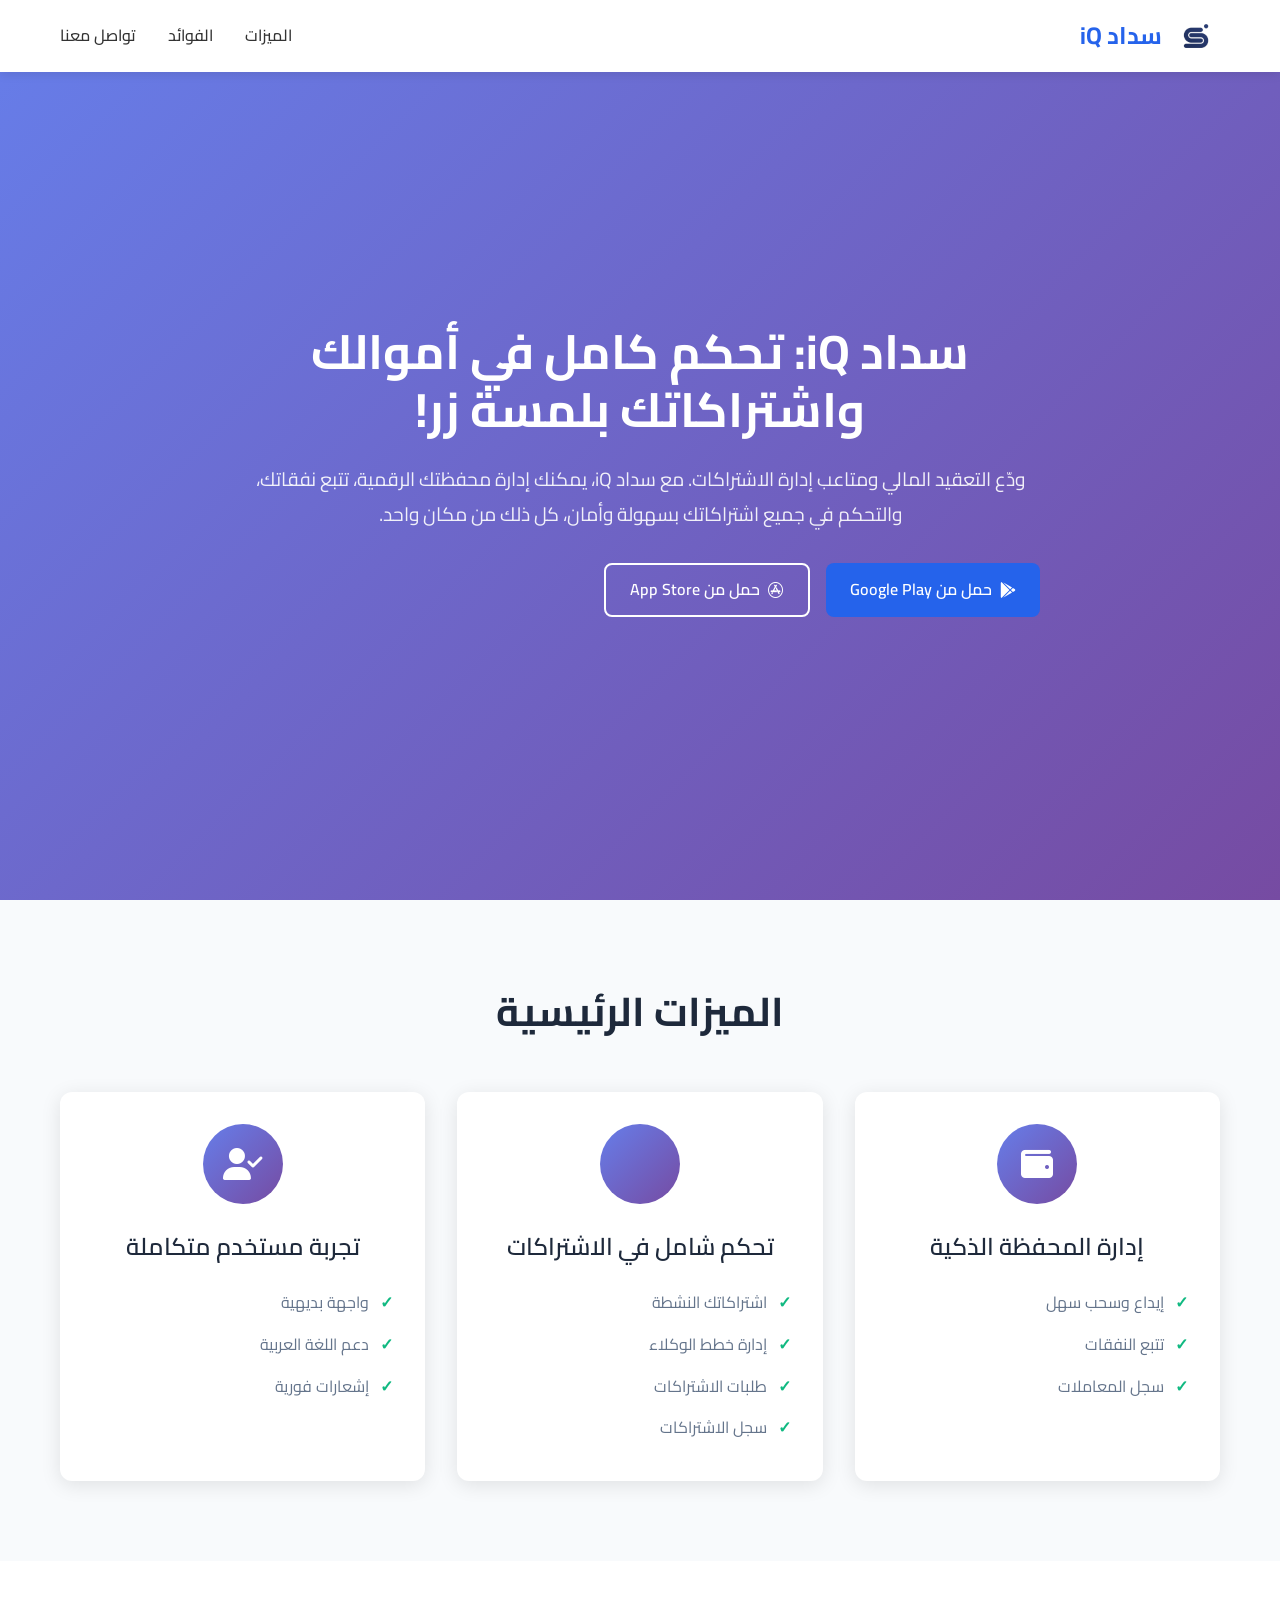
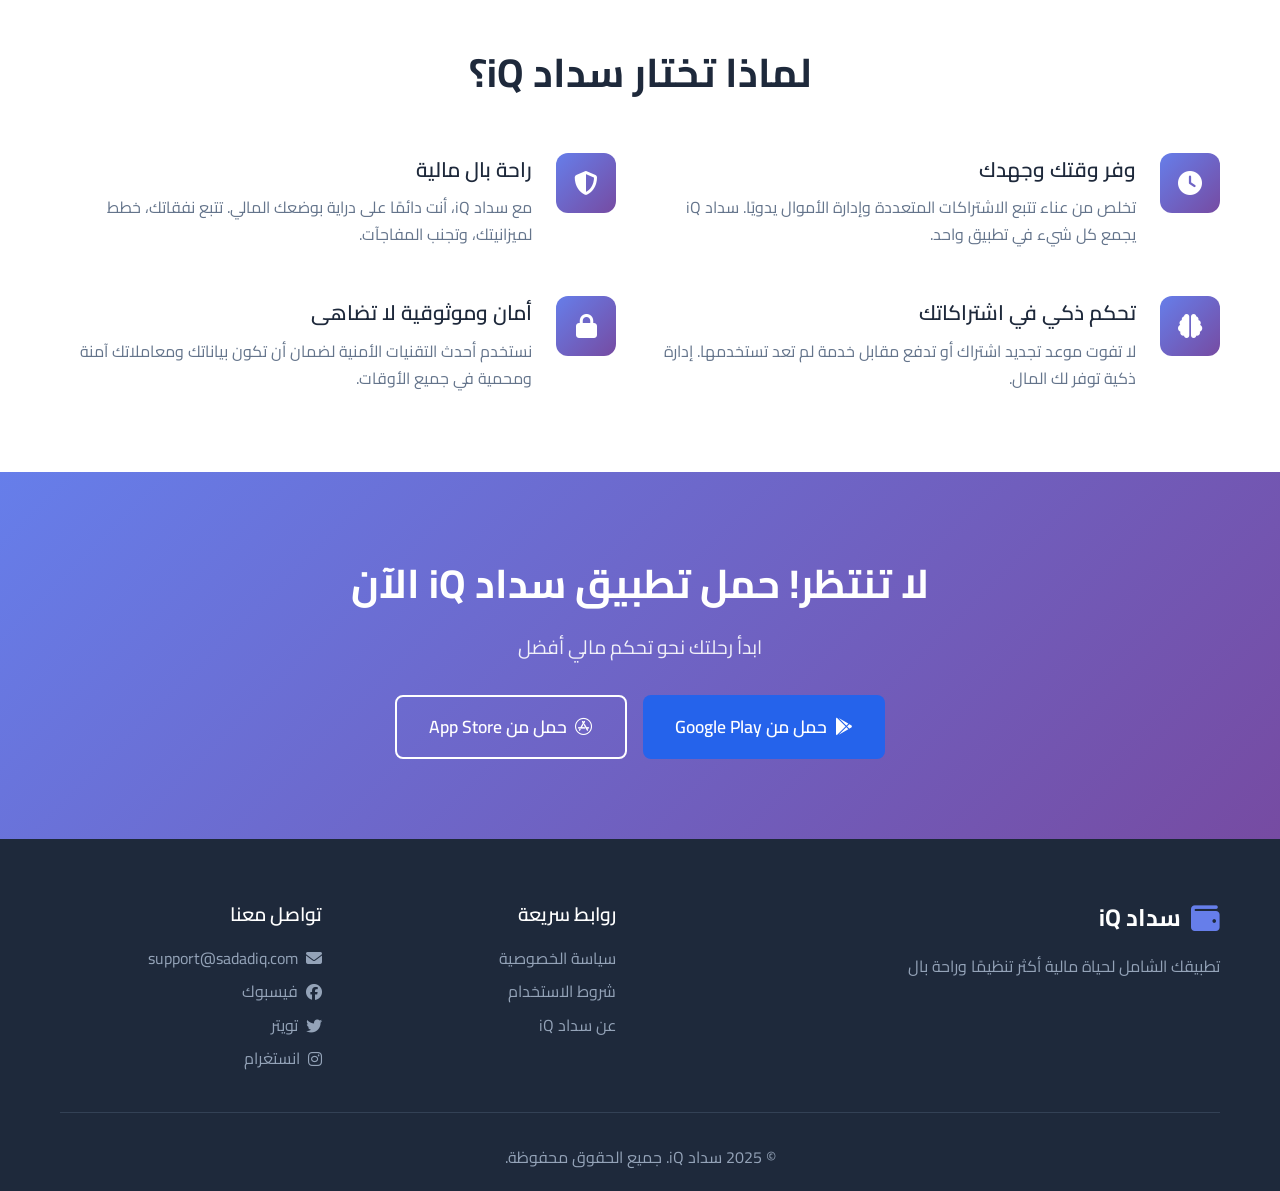
==== sadadiq-landing/index.html @ 40d9565e "Update brand name from 'iq' to 'iQ' across all pages" ====
<!DOCTYPE html>
<html lang="ar" dir="rtl">
<head>
    <meta charset="UTF-8">
    <meta name="viewport" content="width=device-width, initial-scale=1.0">
    <title>سداد iQ - تحكم كامل في أموالك واشتراكاتك</title>
    <meta name="description" content="سداد iQ - تطبيقك الشامل لإدارة المحفظة الرقمية والاشتراكات بسهولة وأمان">
    <meta name="keywords" content="سداد iQ, محفظة رقمية, اشتراكات, إدارة مالية, تطبيق عربي">
    
    <!-- Open Graph Meta Tags -->
    <meta property="og:title" content="سداد iQ - تحكم كامل في أموالك واشتراكاتك">
    <meta property="og:description" content="تطبيقك الشامل لإدارة المحفظة الرقمية والاشتراكات بسهولة وأمان">
    <meta property="og:type" content="website">
    <meta property="og:url" content="https://sadadiq.netlify.app">
    
    <!-- Favicon -->
    <link rel="icon" type="image/x-icon" href="favicon.ico">
    
    <!-- Google Fonts -->
    <link rel="preconnect" href="https://fonts.googleapis.com">
    <link rel="preconnect" href="https://fonts.gstatic.com" crossorigin>
    <link href="https://fonts.googleapis.com/css2?family=Cairo:wght@300;400;600;700&display=swap" rel="stylesheet">
    
    <!-- Font Awesome Icons -->
    <link rel="stylesheet" href="https://cdnjs.cloudflare.com/ajax/libs/font-awesome/6.4.0/css/all.min.css">
    
    <!-- CSS -->
    <link rel="stylesheet" href="styles.css">
</head>
<body>
    <!-- Header -->
    <header class="header">
        <nav class="nav">
            <div class="container">
                <div class="nav-brand">
                    <img src="assets/sadadiq_logo.PNG" alt="سداد iQ" class="logo">
                    <span>سداد iQ</span>
                </div>
                <div class="nav-links">
                    <a href="#features">الميزات</a>
                    <a href="#benefits">الفوائد</a>
                    <a href="#contact">تواصل معنا</a>
                </div>
            </div>
        </nav>
    </header>

    <!-- Hero Section -->
    <section class="hero">
        <div class="container">
            <div class="hero-content">
                <div class="hero-text">
                    <h1 class="hero-title">سداد iQ: تحكم كامل في أموالك واشتراكاتك بلمسة زر!</h1>
                    <p class="hero-subtitle">
                        ودّع التعقيد المالي ومتاعب إدارة الاشتراكات. مع سداد iQ، يمكنك إدارة محفظتك الرقمية، 
                        تتبع نفقاتك، والتحكم في جميع اشتراكاتك بسهولة وأمان، كل ذلك من مكان واحد.
                    </p>
                    <div class="hero-buttons">
                        <a href="#" class="btn btn-primary">
                            <i class="fab fa-google-play"></i>
                            حمل من Google Play
                        </a>
                        <a href="#" class="btn btn-secondary">
                            <i class="fab fa-app-store"></i>
                            حمل من App Store
                        </a>
                    </div>
                </div>
                </div>
            </div>
        </div>
    </section>

    <!-- Features Section -->
    <section id="features" class="features">
        <div class="container">
            <h2 class="section-title">الميزات الرئيسية</h2>
            <div class="features-grid">
                <div class="feature-card">
                    <div class="feature-icon">
                        <i class="fas fa-wallet"></i>
                    </div>
                    <h3>إدارة المحفظة الذكية</h3>
                    <ul>
                        <li>إيداع وسحب سهل</li>
                        <li>تتبع النفقات</li>
                        <li>سجل المعاملات</li>
                    </ul>
                </div>
                
                <div class="feature-card">
                    <div class="feature-icon">
                        <i class="fas fa-subscription"></i>
                    </div>
                    <h3>تحكم شامل في الاشتراكات</h3>
                    <ul>
                        <li>اشتراكاتك النشطة</li>
                        <li>إدارة خطط الوكلاء</li>
                        <li>طلبات الاشتراكات</li>
                        <li>سجل الاشتراكات</li>
                    </ul>
                </div>
                
                <div class="feature-card">
                    <div class="feature-icon">
                        <i class="fas fa-user-check"></i>
                    </div>
                    <h3>تجربة مستخدم متكاملة</h3>
                    <ul>
                        <li>واجهة بديهية</li>
                        <li>دعم اللغة العربية</li>
                        <li>إشعارات فورية</li>
                    </ul>
                </div>
            </div>
        </div>
    </section>

    <!-- Benefits Section -->
    <section id="benefits" class="benefits">
        <div class="container">
            <h2 class="section-title">لماذا تختار سداد iQ؟</h2>
            <div class="benefits-grid">
                <div class="benefit-item">
                    <div class="benefit-icon">
                        <i class="fas fa-clock"></i>
                    </div>
                    <div class="benefit-content">
                        <h3>وفر وقتك وجهدك</h3>
                        <p>تخلص من عناء تتبع الاشتراكات المتعددة وإدارة الأموال يدويًا. سداد iQ يجمع كل شيء في تطبيق واحد.</p>
                    </div>
                </div>
                
                <div class="benefit-item">
                    <div class="benefit-icon">
                        <i class="fas fa-shield-alt"></i>
                    </div>
                    <div class="benefit-content">
                        <h3>راحة بال مالية</h3>
                        <p>مع سداد iQ، أنت دائمًا على دراية بوضعك المالي. تتبع نفقاتك، خطط لميزانيتك، وتجنب المفاجآت.</p>
                    </div>
                </div>
                
                <div class="benefit-item">
                    <div class="benefit-icon">
                        <i class="fas fa-brain"></i>
                    </div>
                    <div class="benefit-content">
                        <h3>تحكم ذكي في اشتراكاتك</h3>
                        <p>لا تفوت موعد تجديد اشتراك أو تدفع مقابل خدمة لم تعد تستخدمها. إدارة ذكية توفر لك المال.</p>
                    </div>
                </div>
                
                <div class="benefit-item">
                    <div class="benefit-icon">
                        <i class="fas fa-lock"></i>
                    </div>
                    <div class="benefit-content">
                        <h3>أمان وموثوقية لا تضاهى</h3>
                        <p>نستخدم أحدث التقنيات الأمنية لضمان أن تكون بياناتك ومعاملاتك آمنة ومحمية في جميع الأوقات.</p>
                    </div>
                </div>
            </div>
        </div>
    </section>

    <!-- CTA Section -->
    <section class="cta">
        <div class="container">
            <div class="cta-content">
                <h2>لا تنتظر! حمل تطبيق سداد iQ الآن</h2>
                <p>ابدأ رحلتك نحو تحكم مالي أفضل</p>
                <div class="cta-buttons">
                    <a href="#" class="btn btn-primary btn-large">
                        <i class="fab fa-google-play"></i>
                        حمل من Google Play
                    </a>
                    <a href="#" class="btn btn-secondary btn-large">
                        <i class="fab fa-app-store"></i>
                        حمل من App Store
                    </a>
                </div>
            </div>
        </div>
    </section>

    <!-- Footer -->
    <footer id="contact" class="footer">
        <div class="container">
            <div class="footer-content">
                <div class="footer-brand">
                    <div class="brand">
                        <i class="fas fa-wallet"></i>
                        <span>سداد iQ</span>
                    </div>
                    <p>تطبيقك الشامل لحياة مالية أكثر تنظيمًا وراحة بال</p>
                </div>
                
                <div class="footer-links">
                    <div class="footer-section">
                        <h4>روابط سريعة</h4>
                        <ul>
                            <li><a href="privacy-policy.html">سياسة الخصوصية</a></li>
                            <li><a href="#terms">شروط الاستخدام</a></li>
                            <li><a href="#about">عن سداد iQ</a></li>
                        </ul>
                    </div>
                    
                    <div class="footer-section">
                        <h4>تواصل معنا</h4>
                        <ul>
                            <li><a href="mailto:support@sadadiq.com"><i class="fas fa-envelope"></i> support@sadadiq.com</a></li>
                            <li><a href="#"><i class="fab fa-facebook"></i> فيسبوك</a></li>
                            <li><a href="#"><i class="fab fa-twitter"></i> تويتر</a></li>
                            <li><a href="#"><i class="fab fa-instagram"></i> انستغرام</a></li>
                        </ul>
                    </div>
                </div>
            </div>
            
            <div class="footer-bottom">
                <p>&copy; 2025 سداد iQ. جميع الحقوق محفوظة.</p>
            </div>
        </div>
    </footer>

    <!-- JavaScript -->
    <script src="script.js"></script>
</body>
</html>
---- sadadiq-landing/styles.css ----
/* Reset and Base Styles */
* {
    margin: 0;
    padding: 0;
    box-sizing: border-box;
}

body {
    font-family: 'Cairo', sans-serif;
    line-height: 1.6;
    color: #333;
    direction: rtl;
    text-align: right;
}

.container {
    max-width: 1200px;
    margin: 0 auto;
    padding: 0 20px;
}

/* Header */
.header {
    background: #fff;
    box-shadow: 0 2px 10px rgba(0,0,0,0.1);
    position: fixed;
    top: 0;
    width: 100%;
    z-index: 1000;
}

.nav {
    padding: 1rem 0;
}

.nav .container {
    display: flex;
    justify-content: space-between;
    align-items: center;
}

.nav-brand {
    display: flex;
    align-items: center;
    font-size: 1.5rem;
    font-weight: 700;
    color: #2563eb;
}

.nav-brand .logo {
    height: 40px;
    width: auto;
    margin-left: 10px;
}

.nav-brand i {
    margin-left: 10px;
    font-size: 1.8rem;
}

.nav-links {
    display: flex;
    gap: 2rem;
}

.nav-links a {
    text-decoration: none;
    color: #333;
    font-weight: 500;
    transition: color 0.3s ease;
}

.nav-links a:hover {
    color: #2563eb;
}

/* Hero Section */
.hero {
    background: linear-gradient(135deg, #667eea 0%, #764ba2 100%);
    color: white;
    padding: 120px 0 80px;
    min-height: 100vh;
    display: flex;
    align-items: center;
}

.hero-content {
    max-width: 800px;
    margin: 0 auto;
    text-align: center;
}

.hero-title {
    font-size: 3rem;
    font-weight: 700;
    margin-bottom: 1.5rem;
    line-height: 1.2;
}

.hero-subtitle {
    font-size: 1.2rem;
    margin-bottom: 2rem;
    opacity: 0.9;
    line-height: 1.8;
}

.hero-buttons {
    display: flex;
    gap: 1rem;
    flex-wrap: wrap;
}

.btn {
    display: inline-flex;
    align-items: center;
    gap: 0.5rem;
    padding: 12px 24px;
    border-radius: 8px;
    text-decoration: none;
    font-weight: 600;
    transition: all 0.3s ease;
    border: none;
    cursor: pointer;
}

.btn-primary {
    background: #2563eb;
    color: white;
}

.btn-primary:hover {
    background: #1d4ed8;
    transform: translateY(-2px);
}

.btn-secondary {
    background: transparent;
    color: white;
    border: 2px solid white;
}

.btn-secondary:hover {
    background: white;
    color: #2563eb;
}

.btn-large {
    padding: 16px 32px;
    font-size: 1.1rem;
}

.phone-mockup {
    display: flex;
    justify-content: center;
    align-items: center;
    height: 400px;
    background: rgba(255,255,255,0.1);
    border-radius: 20px;
    backdrop-filter: blur(10px);
}

.phone-mockup i {
    font-size: 8rem;
    opacity: 0.7;
}

/* Features Section */
.features {
    padding: 80px 0;
    background: #f8fafc;
}

.section-title {
    text-align: center;
    font-size: 2.5rem;
    font-weight: 700;
    margin-bottom: 3rem;
    color: #1e293b;
}

.features-grid {
    display: grid;
    grid-template-columns: repeat(auto-fit, minmax(300px, 1fr));
    gap: 2rem;
}

.feature-card {
    background: white;
    padding: 2rem;
    border-radius: 12px;
    box-shadow: 0 4px 20px rgba(0,0,0,0.1);
    text-align: center;
    transition: transform 0.3s ease;
}

.feature-card:hover {
    transform: translateY(-5px);
}

.feature-icon {
    width: 80px;
    height: 80px;
    background: linear-gradient(135deg, #667eea 0%, #764ba2 100%);
    border-radius: 50%;
    display: flex;
    align-items: center;
    justify-content: center;
    margin: 0 auto 1.5rem;
}

.feature-icon i {
    font-size: 2rem;
    color: white;
}

.feature-card h3 {
    font-size: 1.5rem;
    font-weight: 600;
    margin-bottom: 1rem;
    color: #1e293b;
}

.feature-card ul {
    list-style: none;
    text-align: right;
}

.feature-card li {
    padding: 0.5rem 0;
    color: #64748b;
    position: relative;
    padding-right: 1.5rem;
}

.feature-card li::before {
    content: '✓';
    position: absolute;
    right: 0;
    color: #10b981;
    font-weight: bold;
}

/* Benefits Section */
.benefits {
    padding: 80px 0;
    background: white;
}

.benefits-grid {
    display: grid;
    grid-template-columns: repeat(auto-fit, minmax(500px, 1fr));
    gap: 3rem;
}

.benefit-item {
    display: flex;
    gap: 1.5rem;
    align-items: flex-start;
}

.benefit-icon {
    width: 60px;
    height: 60px;
    background: linear-gradient(135deg, #667eea 0%, #764ba2 100%);
    border-radius: 12px;
    display: flex;
    align-items: center;
    justify-content: center;
    flex-shrink: 0;
}

.benefit-icon i {
    font-size: 1.5rem;
    color: white;
}

.benefit-content h3 {
    font-size: 1.3rem;
    font-weight: 600;
    margin-bottom: 0.5rem;
    color: #1e293b;
}

.benefit-content p {
    color: #64748b;
    line-height: 1.7;
}

/* CTA Section */
.cta {
    background: linear-gradient(135deg, #667eea 0%, #764ba2 100%);
    color: white;
    padding: 80px 0;
    text-align: center;
}

.cta-content h2 {
    font-size: 2.5rem;
    font-weight: 700;
    margin-bottom: 1rem;
}

.cta-content p {
    font-size: 1.2rem;
    margin-bottom: 2rem;
    opacity: 0.9;
}

.cta-buttons {
    display: flex;
    gap: 1rem;
    justify-content: center;
    flex-wrap: wrap;
}

/* Footer */
.footer {
    background: #1e293b;
    color: white;
    padding: 60px 0 20px;
}

.footer-content {
    display: grid;
    grid-template-columns: 1fr 1fr;
    gap: 3rem;
    margin-bottom: 2rem;
}

.footer-brand .brand {
    display: flex;
    align-items: center;
    font-size: 1.5rem;
    font-weight: 700;
    margin-bottom: 1rem;
}

.footer-brand .brand i {
    margin-left: 10px;
    font-size: 1.8rem;
    color: #667eea;
}

.footer-brand p {
    color: #94a3b8;
    line-height: 1.7;
}

.footer-links {
    display: grid;
    grid-template-columns: 1fr 1fr;
    gap: 2rem;
}

.footer-section h4 {
    font-size: 1.2rem;
    font-weight: 600;
    margin-bottom: 1rem;
}

.footer-section ul {
    list-style: none;
}

.footer-section li {
    margin-bottom: 0.5rem;
}

.footer-section a {
    color: #94a3b8;
    text-decoration: none;
    transition: color 0.3s ease;
    display: flex;
    align-items: center;
    gap: 0.5rem;
}

.footer-section a:hover {
    color: white;
}

.footer-bottom {
    border-top: 1px solid #334155;
    padding-top: 2rem;
    text-align: center;
    color: #94a3b8;
}

/* Responsive Design */
@media (max-width: 768px) {
    .nav-links {
        display: none;
    }
    
    .hero-content {
        padding: 0 20px;
    }
    
    .hero-title {
        font-size: 2rem;
    }
    
    .hero-buttons {
        justify-content: center;
    }
    
    .features-grid {
        grid-template-columns: 1fr;
    }
    
    .benefits-grid {
        grid-template-columns: 1fr;
    }
    
    .benefit-item {
        text-align: center;
        flex-direction: column;
        align-items: center;
    }
    
    .footer-content {
        grid-template-columns: 1fr;
        text-align: center;
    }
    
    .footer-links {
        grid-template-columns: 1fr;
    }
    
    .cta-buttons {
        flex-direction: column;
        align-items: center;
    }
    
    .btn {
        width: 100%;
        max-width: 300px;
        justify-content: center;
    }
}

@media (max-width: 480px) {
    .container {
        padding: 0 15px;
    }
    
    .hero {
        padding: 100px 0 60px;
    }
    
    .hero-title {
        font-size: 1.8rem;
    }
    
    .section-title {
        font-size: 2rem;
    }
    
    .features,
    .benefits,
    .cta {
        padding: 60px 0;
    }
}

/* Animations */
@keyframes fadeInUp {
    from {
        opacity: 0;
        transform: translateY(30px);
    }
    to {
        opacity: 1;
        transform: translateY(0);
    }
}

.feature-card,
.benefit-item {
    animation: fadeInUp 0.6s ease-out;
}

/* Smooth Scrolling */
html {
    scroll-behavior: smooth;
}
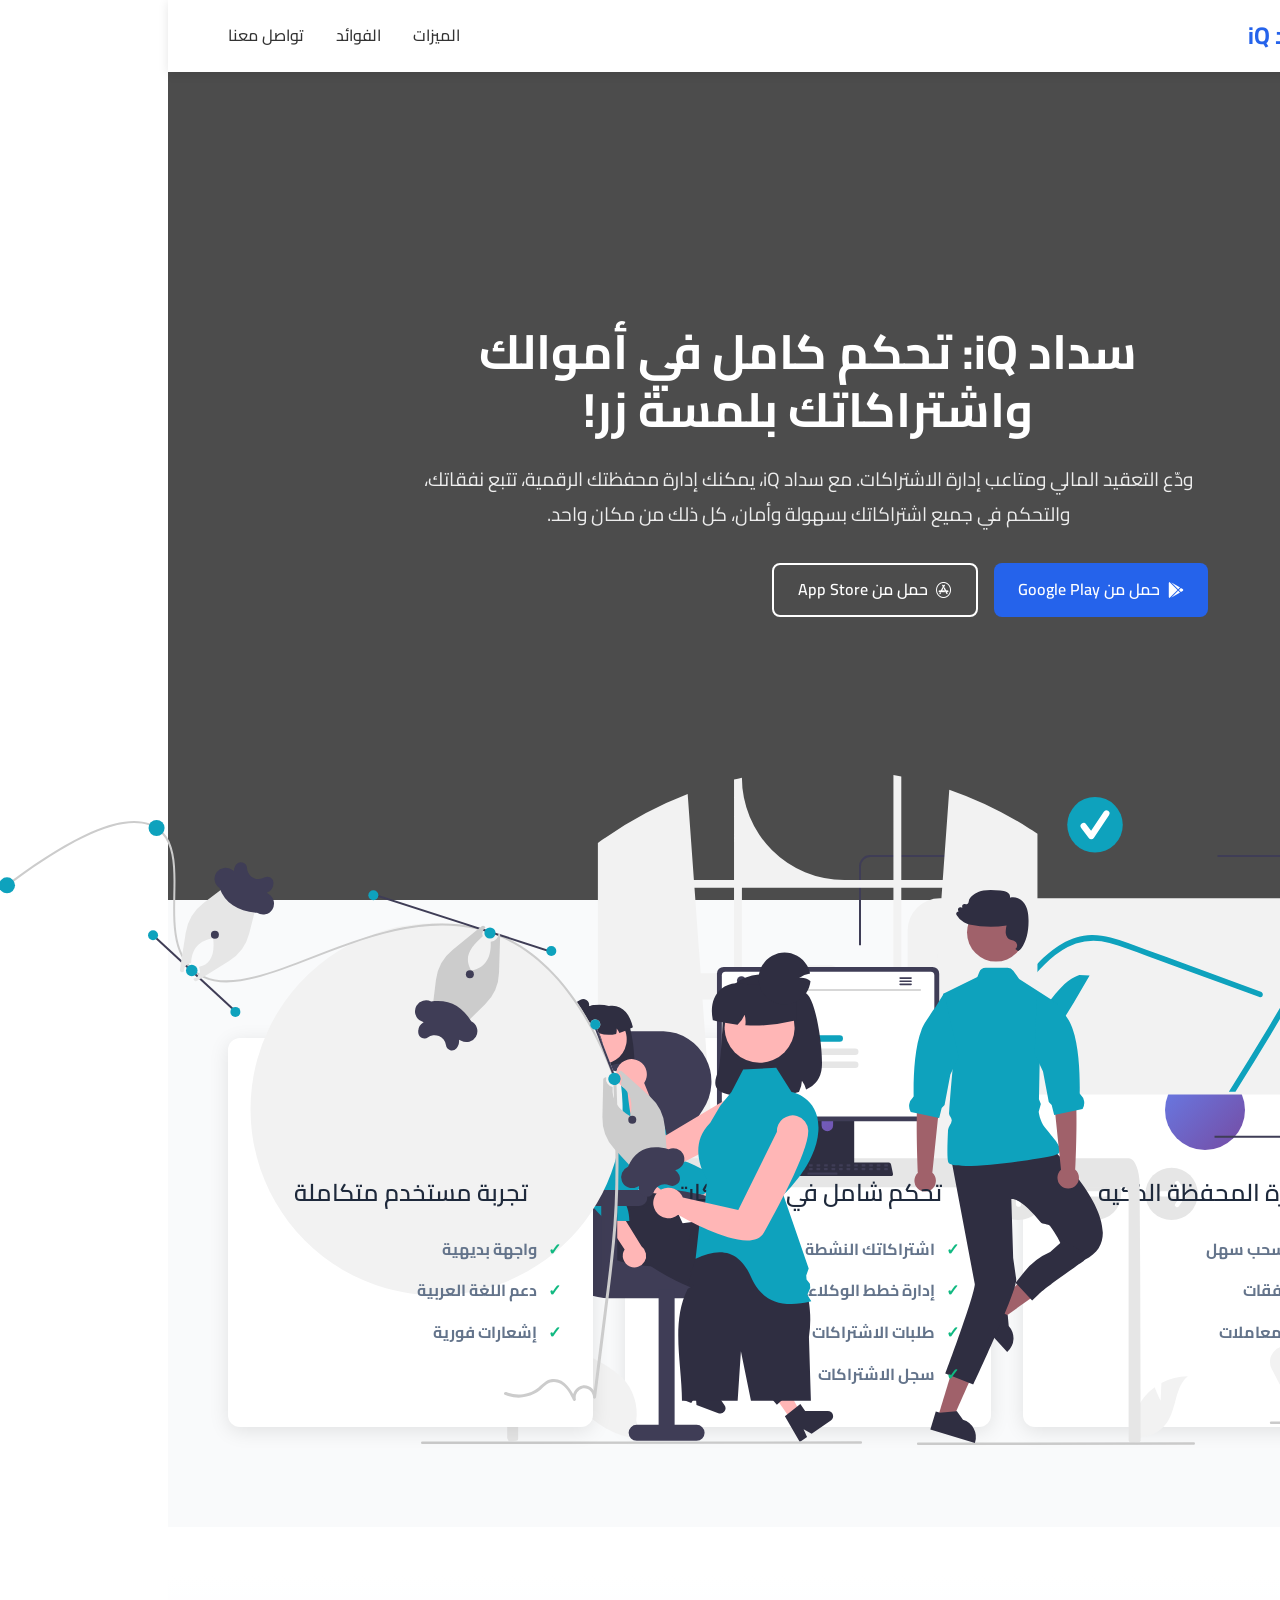
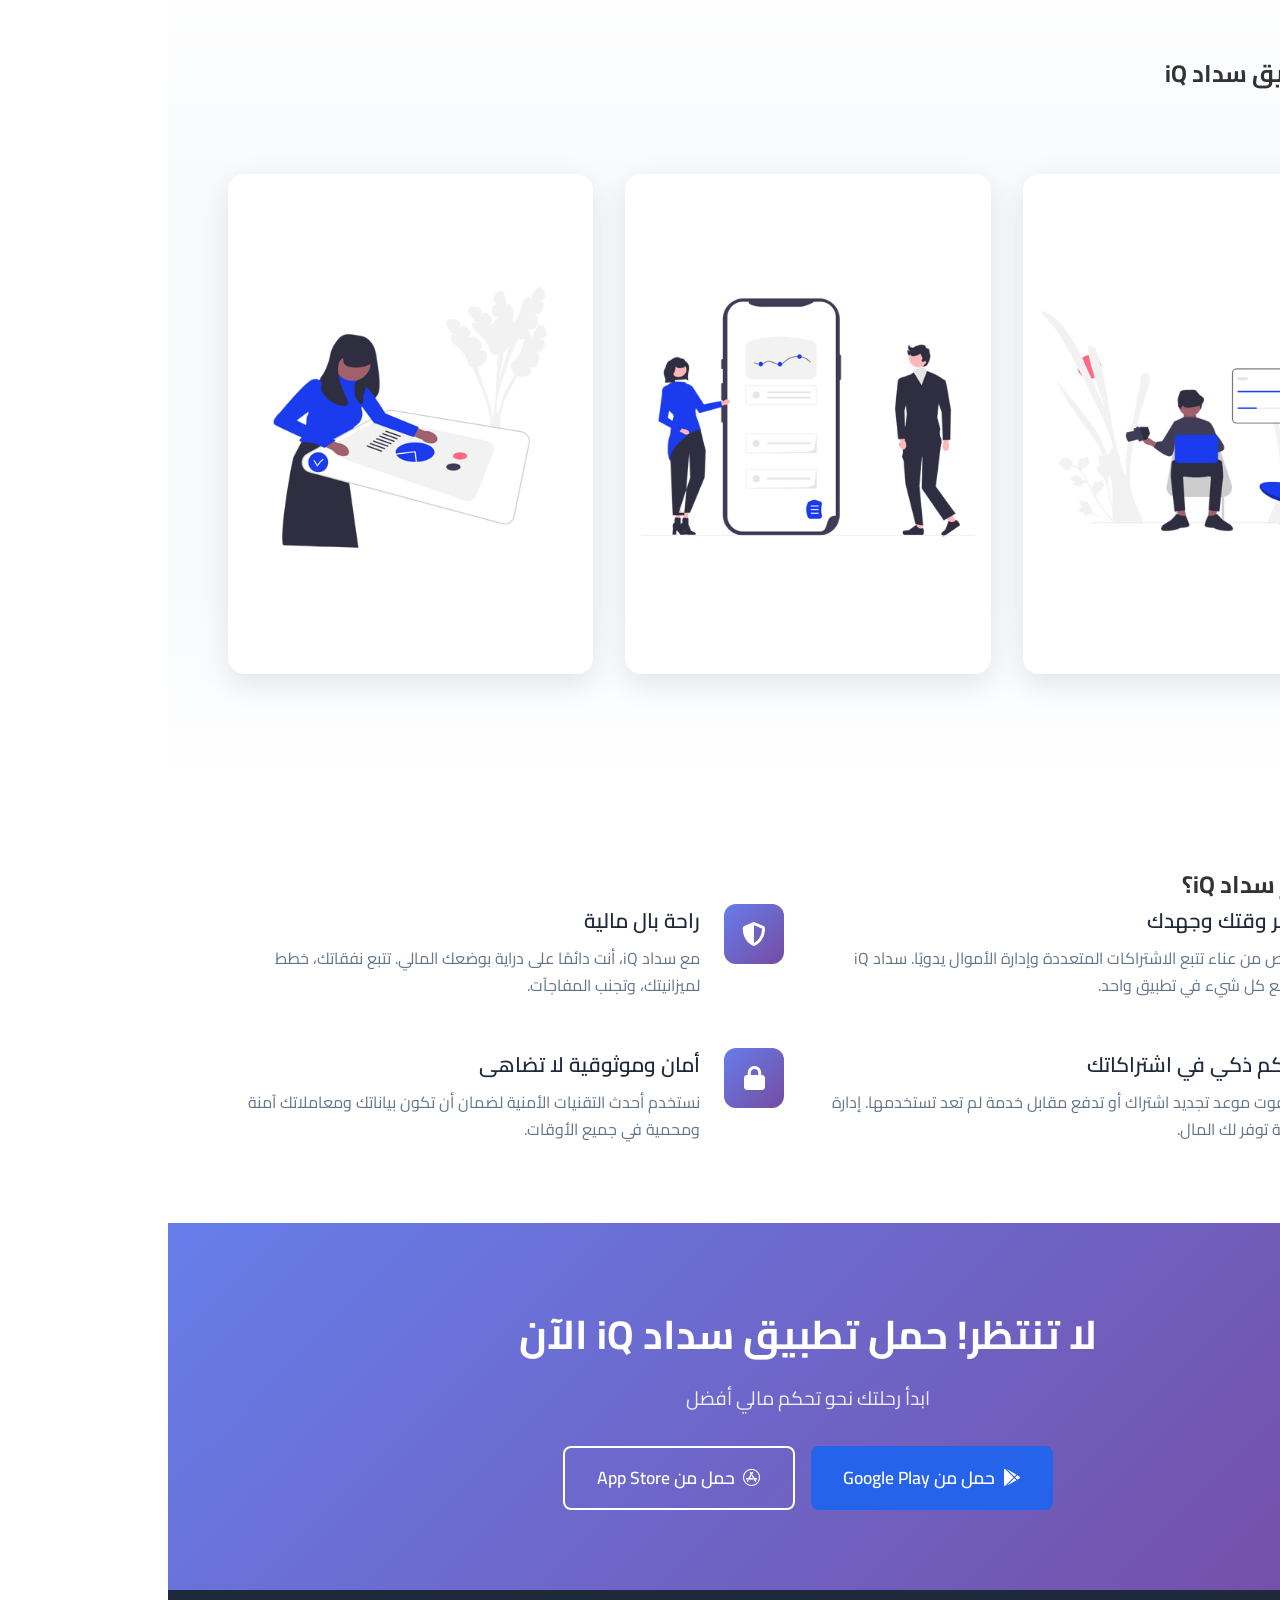
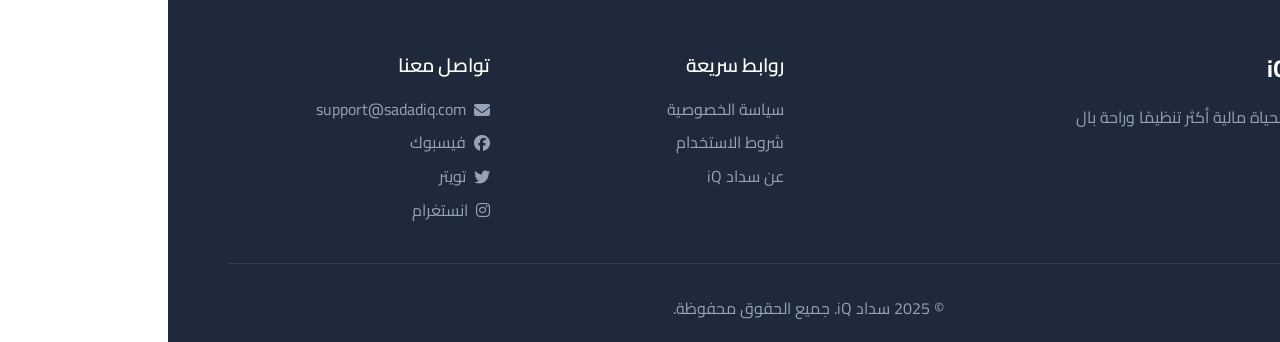
==== commit 762e64f9: "Enhance website with professional image gallery and visual improvements" ====
--- a/sadadiq-landing/index.html
+++ b/sadadiq-landing/index.html
@@ -78,7 +78,7 @@
             <div class="features-grid">
                 <div class="feature-card">
                     <div class="feature-icon">
-                        <i class="fas fa-wallet"></i>
+                        <img src="assets/img/features-1.svg" alt="إدارة المحفظة" class="feature-svg">
                     </div>
                     <h3>إدارة المحفظة الذكية</h3>
                     <ul>
@@ -90,7 +90,7 @@
                 
                 <div class="feature-card">
                     <div class="feature-icon">
-                        <i class="fas fa-subscription"></i>
+                        <img src="assets/img/features-2.svg" alt="إدارة الاشتراكات" class="feature-svg">
                     </div>
                     <h3>تحكم شامل في الاشتراكات</h3>
                     <ul>
@@ -103,7 +103,7 @@
                 
                 <div class="feature-card">
                     <div class="feature-icon">
-                        <i class="fas fa-user-check"></i>
+                        <img src="assets/img/features-3.svg" alt="تجربة مستخدم" class="feature-svg">
                     </div>
                     <h3>تجربة مستخدم متكاملة</h3>
                     <ul>
@@ -111,6 +111,24 @@
                         <li>دعم اللغة العربية</li>
                         <li>إشعارات فورية</li>
                     </ul>
+                </div>
+            </div>
+        </div>
+    </section>
+
+    <!-- App Gallery Section -->
+    <section class="gallery">
+        <div class="container">
+            <h2 class="section-title">تصفح تطبيق سداد iQ</h2>
+            <div class="gallery-grid">
+                <div class="gallery-item">
+                    <img src="assets/img/cards-2.png" alt="واجهة التطبيق 1">
+                </div>
+                <div class="gallery-item">
+                    <img src="assets/img/cards-4.png" alt="واجهة التطبيق 2">
+                </div>
+                <div class="gallery-item">
+                    <img src="assets/img/cards-6.png" alt="واجهة التطبيق 3">
                 </div>
             </div>
         </div>
--- a/sadadiq-landing/styles.css
+++ b/sadadiq-landing/styles.css
@@ -76,12 +76,14 @@
 
 /* Hero Section */
 .hero {
-    background: linear-gradient(135deg, #667eea 0%, #764ba2 100%);
+    background: linear-gradient(rgba(0, 0, 0, 0.7), rgba(0, 0, 0, 0.7)), 
+                url('../assets/img/hero-bg.jpg') center/cover no-repeat;
     color: white;
     padding: 120px 0 80px;
     min-height: 100vh;
     display: flex;
     align-items: center;
+    position: relative;
 }
 
 .hero-content {
@@ -166,13 +168,8 @@
 
 /* Features Section */
 .features {
-    padding: 80px 0;
-    background: #f8fafc;
-}
-
-.section-title {
-    text-align: center;
-    font-size: 2.5rem;
+    padding: 100px 0;
+    background-color: #f9fafb;
     font-weight: 700;
     margin-bottom: 3rem;
     color: #1e293b;
@@ -439,6 +436,26 @@
     }
 }
 
+/* Responsive Gallery */
+@media (max-width: 1024px) {
+    .gallery-item {
+        min-height: 400px;
+    }
+}
+
+@media (max-width: 768px) {
+    .gallery-grid {
+        grid-template-columns: 1fr;
+        max-width: 500px;
+        margin-left: auto;
+        margin-right: auto;
+    }
+    
+    .gallery-item {
+        min-height: 350px;
+    }
+}
+
 @media (max-width: 480px) {
     .container {
         padding: 0 15px;
@@ -461,6 +478,79 @@
     .cta {
         padding: 60px 0;
     }
+}
+
+/* Gallery Section */
+.gallery {
+    padding: 5rem 0;
+    background: #f8fafc;
+    position: relative;
+    overflow: hidden;
+}
+
+.gallery::before {
+    content: '';
+    position: absolute;
+    top: 0;
+    left: 0;
+    right: 0;
+    height: 200px;
+    background: linear-gradient(to bottom, #fff, rgba(255,255,255,0));
+    z-index: 1;
+}
+
+.gallery::after {
+    content: '';
+    position: absolute;
+    bottom: 0;
+    left: 0;
+    right: 0;
+    height: 200px;
+    background: linear-gradient(to top, #fff, rgba(255,255,255,0));
+    z-index: 1;
+}
+
+.gallery .container {
+    position: relative;
+    z-index: 2;
+}
+
+.gallery-grid {
+    display: grid;
+    grid-template-columns: repeat(auto-fit, minmax(280px, 1fr));
+    gap: 2rem;
+    margin-top: 3rem;
+    padding: 2rem 0;
+}
+
+.gallery-item {
+    border-radius: 16px;
+    overflow: hidden;
+    box-shadow: 0 10px 30px rgba(0, 0, 0, 0.1);
+    transition: transform 0.3s ease, box-shadow 0.3s ease;
+    background: white;
+    padding: 1rem;
+    display: flex;
+    align-items: center;
+    justify-content: center;
+    min-height: 500px;
+}
+
+.gallery-item:hover {
+    transform: translateY(-10px);
+    box-shadow: 0 15px 40px rgba(0, 0, 0, 0.15);
+}
+
+.gallery-item img {
+    width: 100%;
+    height: 100%;
+    object-fit: contain;
+    border-radius: 8px;
+    transition: transform 0.3s ease;
+}
+
+.gallery-item:hover img {
+    transform: scale(1.03);
 }
 
 /* Animations */
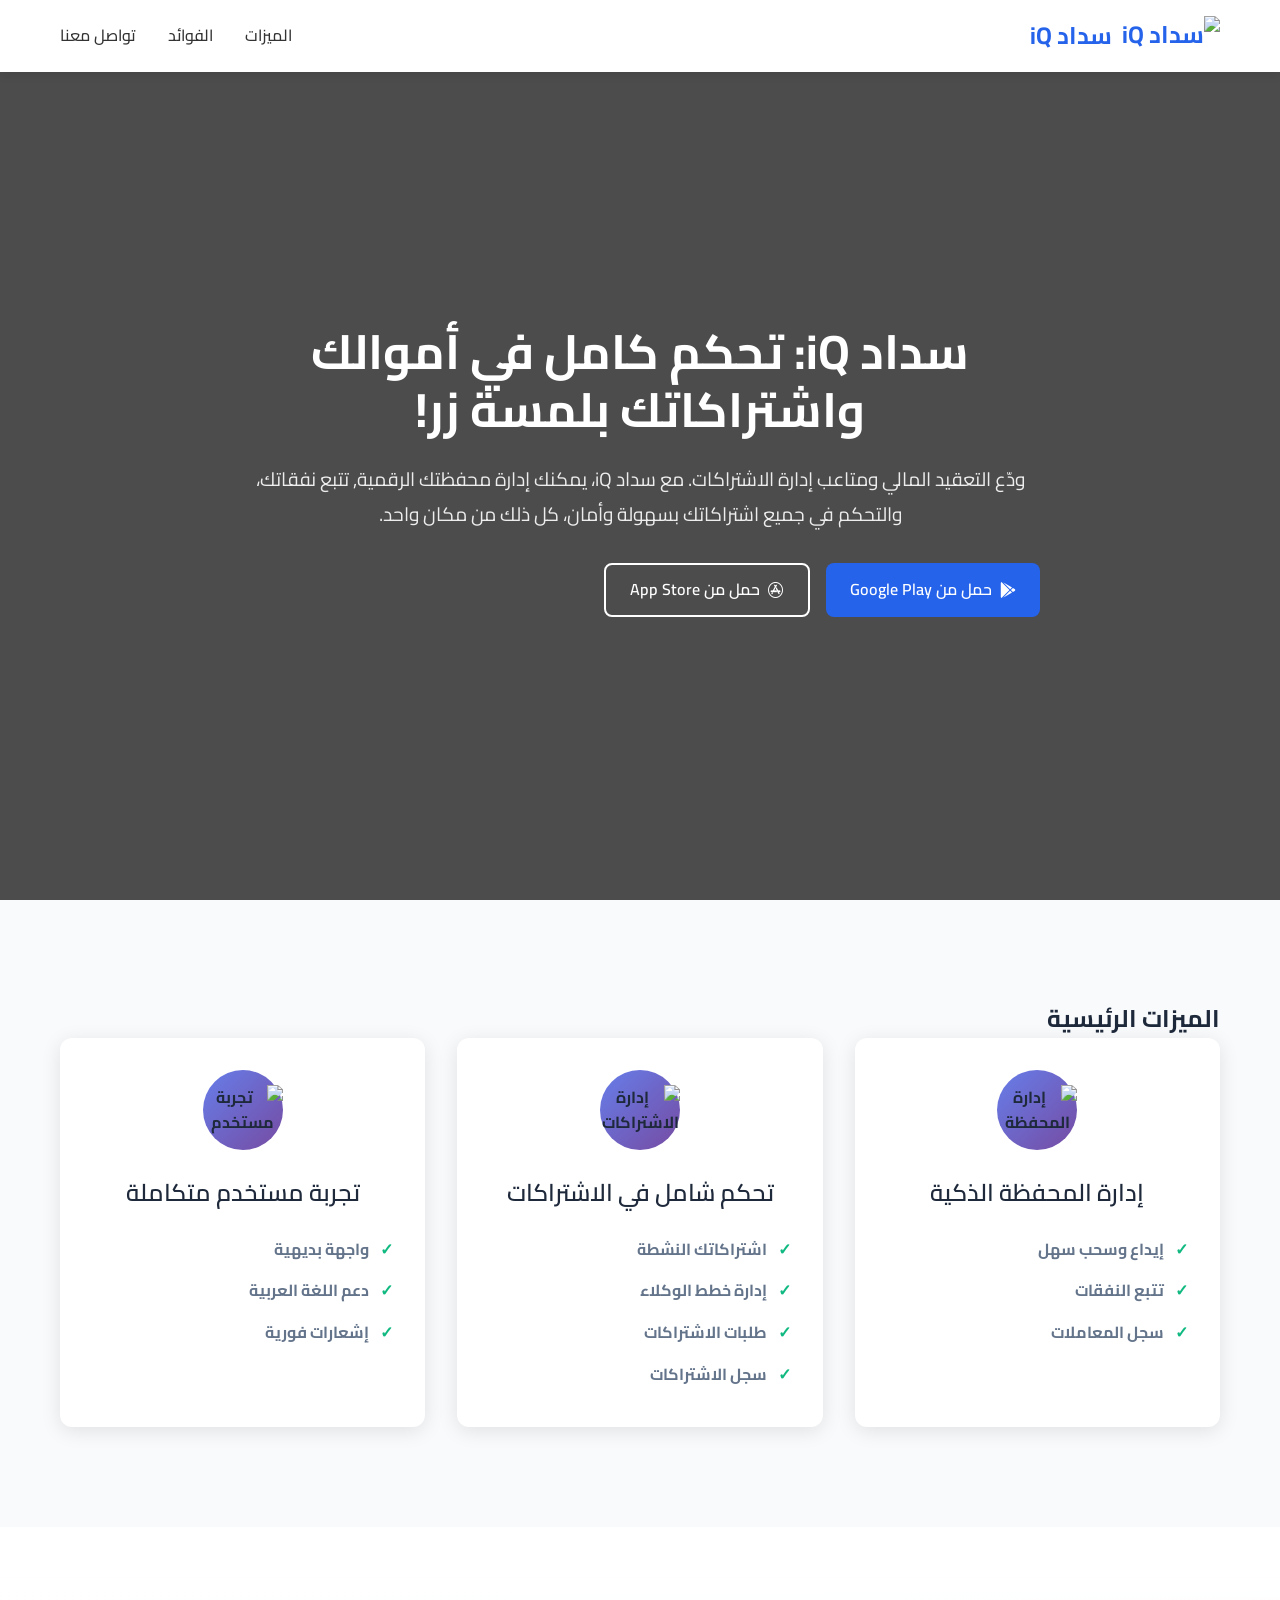
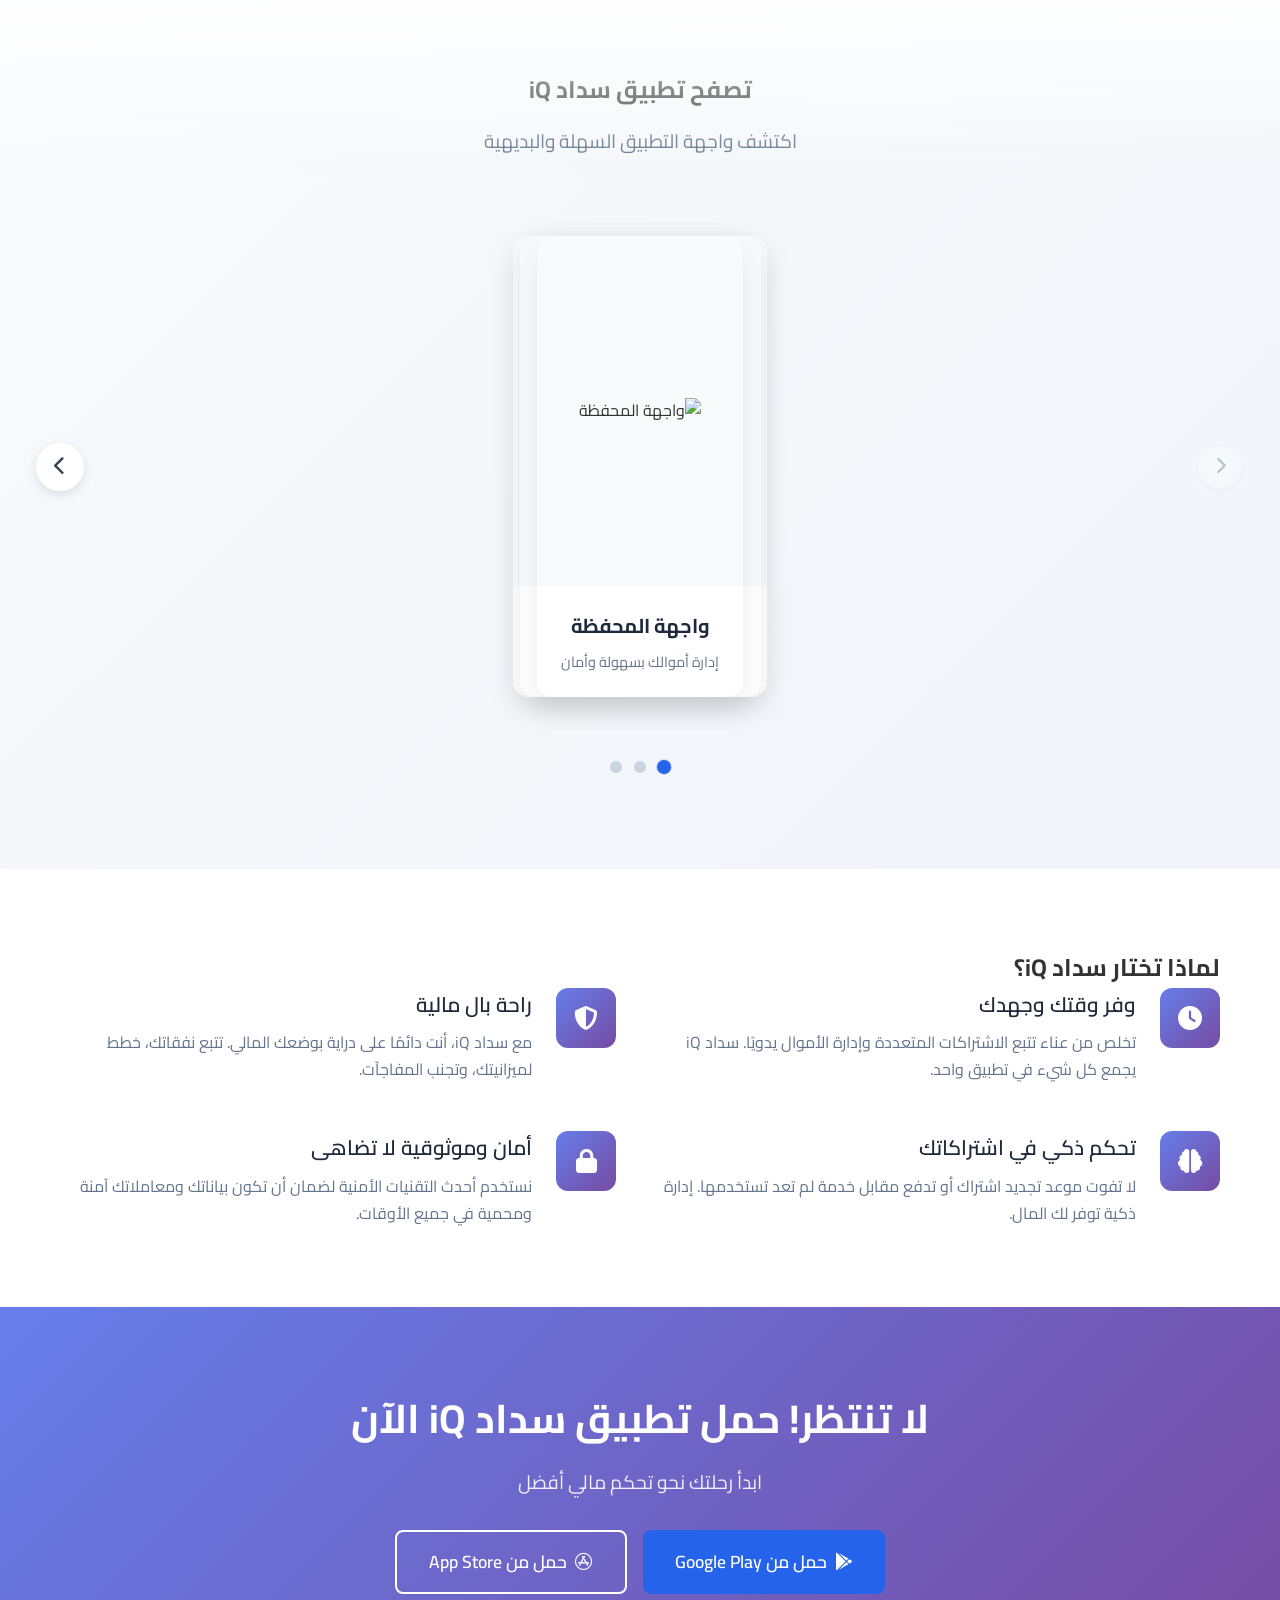
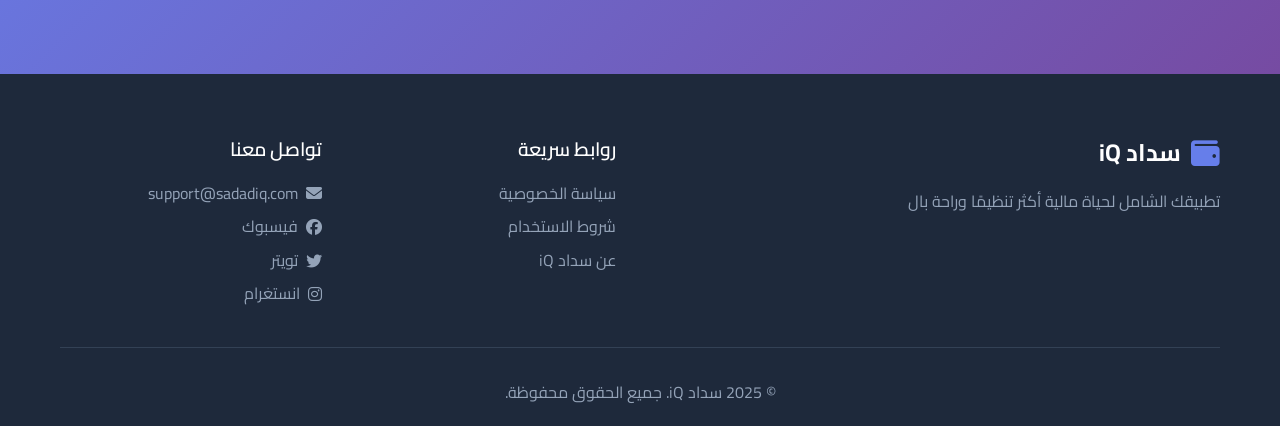
==== commit 574d160a: "تحسين معرض الصور وإصلاح مسارات الصور" ====
--- a/sadadiq-landing/index.html
+++ b/sadadiq-landing/index.html
@@ -33,7 +33,7 @@
         <nav class="nav">
             <div class="container">
                 <div class="nav-brand">
-                    <img src="assets/sadadiq_logo.PNG" alt="سداد iQ" class="logo">
+                    <img src="assets/logo/sadadiq_logo.PNG" alt="سداد iQ" class="logo">
                     <span>سداد iQ</span>
                 </div>
                 <div class="nav-links">
@@ -52,7 +52,7 @@
                 <div class="hero-text">
                     <h1 class="hero-title">سداد iQ: تحكم كامل في أموالك واشتراكاتك بلمسة زر!</h1>
                     <p class="hero-subtitle">
-                        ودّع التعقيد المالي ومتاعب إدارة الاشتراكات. مع سداد iQ، يمكنك إدارة محفظتك الرقمية، 
+                        ودّع التعقيد المالي ومتاعب إدارة الاشتراكات. مع سداد iQ، يمكنك إدارة محفظتك الرقمية, 
                         تتبع نفقاتك، والتحكم في جميع اشتراكاتك بسهولة وأمان، كل ذلك من مكان واحد.
                     </p>
                     <div class="hero-buttons">
@@ -78,7 +78,7 @@
             <div class="features-grid">
                 <div class="feature-card">
                     <div class="feature-icon">
-                        <img src="assets/img/features-1.svg" alt="إدارة المحفظة" class="feature-svg">
+                        <img src="assets/icons/features-1.svg" alt="إدارة المحفظة" class="feature-svg">
                     </div>
                     <h3>إدارة المحفظة الذكية</h3>
                     <ul>
@@ -90,7 +90,7 @@
                 
                 <div class="feature-card">
                     <div class="feature-icon">
-                        <img src="assets/img/features-2.svg" alt="إدارة الاشتراكات" class="feature-svg">
+                        <img src="assets/icons/features-2.svg" alt="إدارة الاشتراكات" class="feature-svg">
                     </div>
                     <h3>تحكم شامل في الاشتراكات</h3>
                     <ul>
@@ -103,7 +103,7 @@
                 
                 <div class="feature-card">
                     <div class="feature-icon">
-                        <img src="assets/img/features-3.svg" alt="تجربة مستخدم" class="feature-svg">
+                        <img src="assets/icons/features-3.svg" alt="تجربة مستخدم" class="feature-svg">
                     </div>
                     <h3>تجربة مستخدم متكاملة</h3>
                     <ul>
@@ -117,19 +117,61 @@
     </section>
 
     <!-- App Gallery Section -->
-    <section class="gallery">
-        <div class="container">
-            <h2 class="section-title">تصفح تطبيق سداد iQ</h2>
-            <div class="gallery-grid">
-                <div class="gallery-item">
-                    <img src="assets/img/cards-2.png" alt="واجهة التطبيق 1">
-                </div>
-                <div class="gallery-item">
-                    <img src="assets/img/cards-4.png" alt="واجهة التطبيق 2">
-                </div>
-                <div class="gallery-item">
-                    <img src="assets/img/cards-6.png" alt="واجهة التطبيق 3">
-                </div>
+    <section class="gallery-section">
+        <div class="container">
+            <div class="section-header">
+                <h2 class="section-title">تصفح تطبيق سداد iQ</h2>
+                <p class="section-subtitle">اكتشف واجهة التطبيق السهلة والبديهية</p>
+            </div>
+            
+            <div class="gallery-container">
+                <div class="gallery-track">
+                    <div class="gallery-slide">
+                        <div class="gallery-card">
+                            <div class="card-img">
+                                <img src="assets/screenshots/cards-2.png" alt="واجهة المحفظة">
+                            </div>
+                            <div class="card-overlay">
+                                <h3>واجهة المحفظة</h3>
+                                <p>إدارة أموالك بسهولة وأمان</p>
+                            </div>
+                        </div>
+                    </div>
+                    <div class="gallery-slide">
+                        <div class="gallery-card">
+                            <div class="card-img">
+                                <img src="assets/screenshots/cards-4.png" alt="إدارة الاشتراكات">
+                            </div>
+                            <div class="card-overlay">
+                                <h3>إدارة الاشتراكات</h3>
+                                <p>تتبع ودفع اشتراكاتك من مكان واحد</p>
+                            </div>
+                        </div>
+                    </div>
+                    <div class="gallery-slide">
+                        <div class="gallery-card">
+                            <div class="card-img">
+                                <img src="assets/screenshots/cards-6.png" alt="المعاملات">
+                            </div>
+                            <div class="card-overlay">
+                                <h3>سجل المعاملات</h3>
+                                <p>تتبع معاملاتك المالية بكل سهولة</p>
+                            </div>
+                        </div>
+                    </div>
+                </div>
+                <button class="gallery-nav prev" aria-label="السابق">
+                    <i class="fas fa-chevron-right"></i>
+                </button>
+                <button class="gallery-nav next" aria-label="التالي">
+                    <i class="fas fa-chevron-left"></i>
+                </button>
+            </div>
+            
+            <div class="gallery-dots">
+                <button class="dot active" aria-label="الشريحة 1"></button>
+                <button class="dot" aria-label="الشريحة 2"></button>
+                <button class="dot" aria-label="الشريحة 3"></button>
             </div>
         </div>
     </section>
@@ -246,4 +288,3 @@
     <script src="script.js"></script>
 </body>
 </html>
-
--- a/sadadiq-landing/styles.css
+++ b/sadadiq-landing/styles.css
@@ -481,14 +481,262 @@
 }
 
 /* Gallery Section */
-.gallery {
-    padding: 5rem 0;
-    background: #f8fafc;
+.gallery-section {
+    padding: 6rem 0;
+    background: linear-gradient(135deg, #f8fafc 0%, #f1f5f9 100%);
     position: relative;
     overflow: hidden;
 }
 
-.gallery::before {
+.gallery-section .section-header {
+    text-align: center;
+    margin-bottom: 3rem;
+}
+
+.gallery-section .section-subtitle {
+    color: #64748b;
+    font-size: 1.2rem;
+    margin-top: 1rem;
+}
+
+.gallery-container {
+    position: relative;
+    max-width: 1200px;
+    margin: 0 auto;
+    padding: 0 2rem;
+}
+
+.gallery-track {
+    display: flex;
+    gap: 2rem;
+    transition: transform 0.5s ease;
+    padding: 1rem 0;
+    width: 100%;
+    overflow: hidden;
+}
+
+.gallery-slide {
+    flex: 0 0 100%;
+    transition: all 0.5s ease-in-out;
+    padding: 1rem;
+    box-sizing: border-box;
+    opacity: 0;
+    position: absolute;
+    left: 0;
+    right: 0;
+    transform: translateX(100%);
+    display: flex;
+    justify-content: center;
+}
+
+.gallery-slide.active {
+    opacity: 1;
+    position: relative;
+    transform: translateX(0);
+    display: flex;
+}
+
+.gallery-slide.prev {
+    transform: translateX(-100%);
+    opacity: 0;
+}
+
+.gallery-slide.next {
+    transform: translateX(100%);
+    opacity: 0;
+}
+
+.gallery-card {
+    background: white;
+    border-radius: 16px;
+    overflow: hidden;
+    box-shadow: 0 10px 30px rgba(0, 0, 0, 0.08);
+    transition: transform 0.3s ease, box-shadow 0.3s ease;
+    height: 100%;
+    position: relative;
+    max-width: 400px;
+    margin: 0 auto;
+}
+
+.gallery-card:hover {
+    transform: translateY(-10px);
+    box-shadow: 0 15px 40px rgba(0, 0, 0, 0.12);
+}
+
+.card-img {
+    padding: 2rem;
+    background: #f8fafc;
+    text-align: center;
+    height: 350px;
+    display: flex;
+    align-items: center;
+    justify-content: center;
+}
+
+.card-img img {
+    max-width: 100%;
+    max-height: 100%;
+    object-fit: contain;
+    border-radius: 8px;
+}
+
+.card-overlay {
+    padding: 1.5rem;
+    background: white;
+    text-align: center;
+}
+
+.card-overlay h3 {
+    color: #1e293b;
+    margin-bottom: 0.5rem;
+    font-size: 1.25rem;
+}
+
+.card-overlay p {
+    color: #64748b;
+    font-size: 0.9rem;
+    margin: 0;
+}
+
+.gallery-nav {
+    position: absolute;
+    top: 50%;
+    transform: translateY(-50%);
+    width: 48px;
+    height: 48px;
+    border-radius: 50%;
+    background: white;
+    border: none;
+    box-shadow: 0 4px 12px rgba(0, 0, 0, 0.1);
+    cursor: pointer;
+    display: flex;
+    align-items: center;
+    justify-content: center;
+    color: #334155;
+    font-size: 1.2rem;
+    z-index: 10;
+    transition: all 0.3s ease;
+}
+
+.gallery-nav:hover {
+    background: #2563eb;
+    color: white;
+}
+
+.gallery-nav.prev {
+    right: -24px;
+}
+
+.gallery-nav.next {
+    left: -24px;
+}
+
+.gallery-dots {
+    display: flex;
+    justify-content: center;
+    gap: 0.75rem;
+    margin-top: 2rem;
+}
+
+.gallery-dots .dot {
+    width: 12px;
+    height: 12px;
+    border-radius: 50%;
+    background: #cbd5e1;
+    border: none;
+    padding: 0;
+    cursor: pointer;
+    transition: all 0.3s ease;
+}
+
+.gallery-dots .dot.active {
+    background: #2563eb;
+    transform: scale(1.2);
+}
+
+/* Active slide styles */
+.gallery-slide.active {
+    transform: scale(1.02);
+    z-index: 2;
+}
+
+/* Disabled navigation button styles */
+.gallery-nav:disabled {
+    opacity: 0.3;
+    cursor: not-allowed;
+    transform: translateY(-50%) scale(0.9);
+}
+
+.gallery-nav:disabled:hover {
+    background: white;
+    color: #334155;
+}
+
+/* Responsive Styles */
+@media (max-width: 1200px) {
+    .gallery-slide {
+        flex: 0 0 calc(50% - 1rem);
+    }
+    
+    .card-img {
+        height: 320px;
+    }
+}
+
+@media (max-width: 768px) {
+    .gallery-slide {
+        flex: 0 0 100%;
+    }
+    
+    .gallery-nav {
+        width: 40px;
+        height: 40px;
+        font-size: 1rem;
+    }
+    
+    .gallery-nav.prev {
+        right: -20px;
+    }
+    
+    .gallery-nav.next {
+        left: -20px;
+    }
+    
+    .card-img {
+        height: 300px;
+    }
+}
+
+@media (max-width: 480px) {
+    .gallery-section {
+        padding: 4rem 0;
+    }
+    
+    .gallery-container {
+        padding: 0 1rem;
+    }
+    
+    .card-img {
+        height: 250px;
+        padding: 1.5rem;
+    }
+}
+
+/* Animation */
+@keyframes fadeIn {
+    from { opacity: 0; transform: translateY(20px); }
+    to { opacity: 1; transform: translateY(0); }
+}
+
+.gallery-slide {
+    animation: fadeIn 0.6s ease-out forwards;
+}
+
+.gallery-slide:nth-child(2) { animation-delay: 0.2s; }
+.gallery-slide:nth-child(3) { animation-delay: 0.4s; }
+
+/* Gradient overlay for gallery */
+.gallery-section::before {
     content: '';
     position: absolute;
     top: 0;
@@ -497,6 +745,7 @@
     height: 200px;
     background: linear-gradient(to bottom, #fff, rgba(255,255,255,0));
     z-index: 1;
+    pointer-events: none;
 }
 
 .gallery::after {
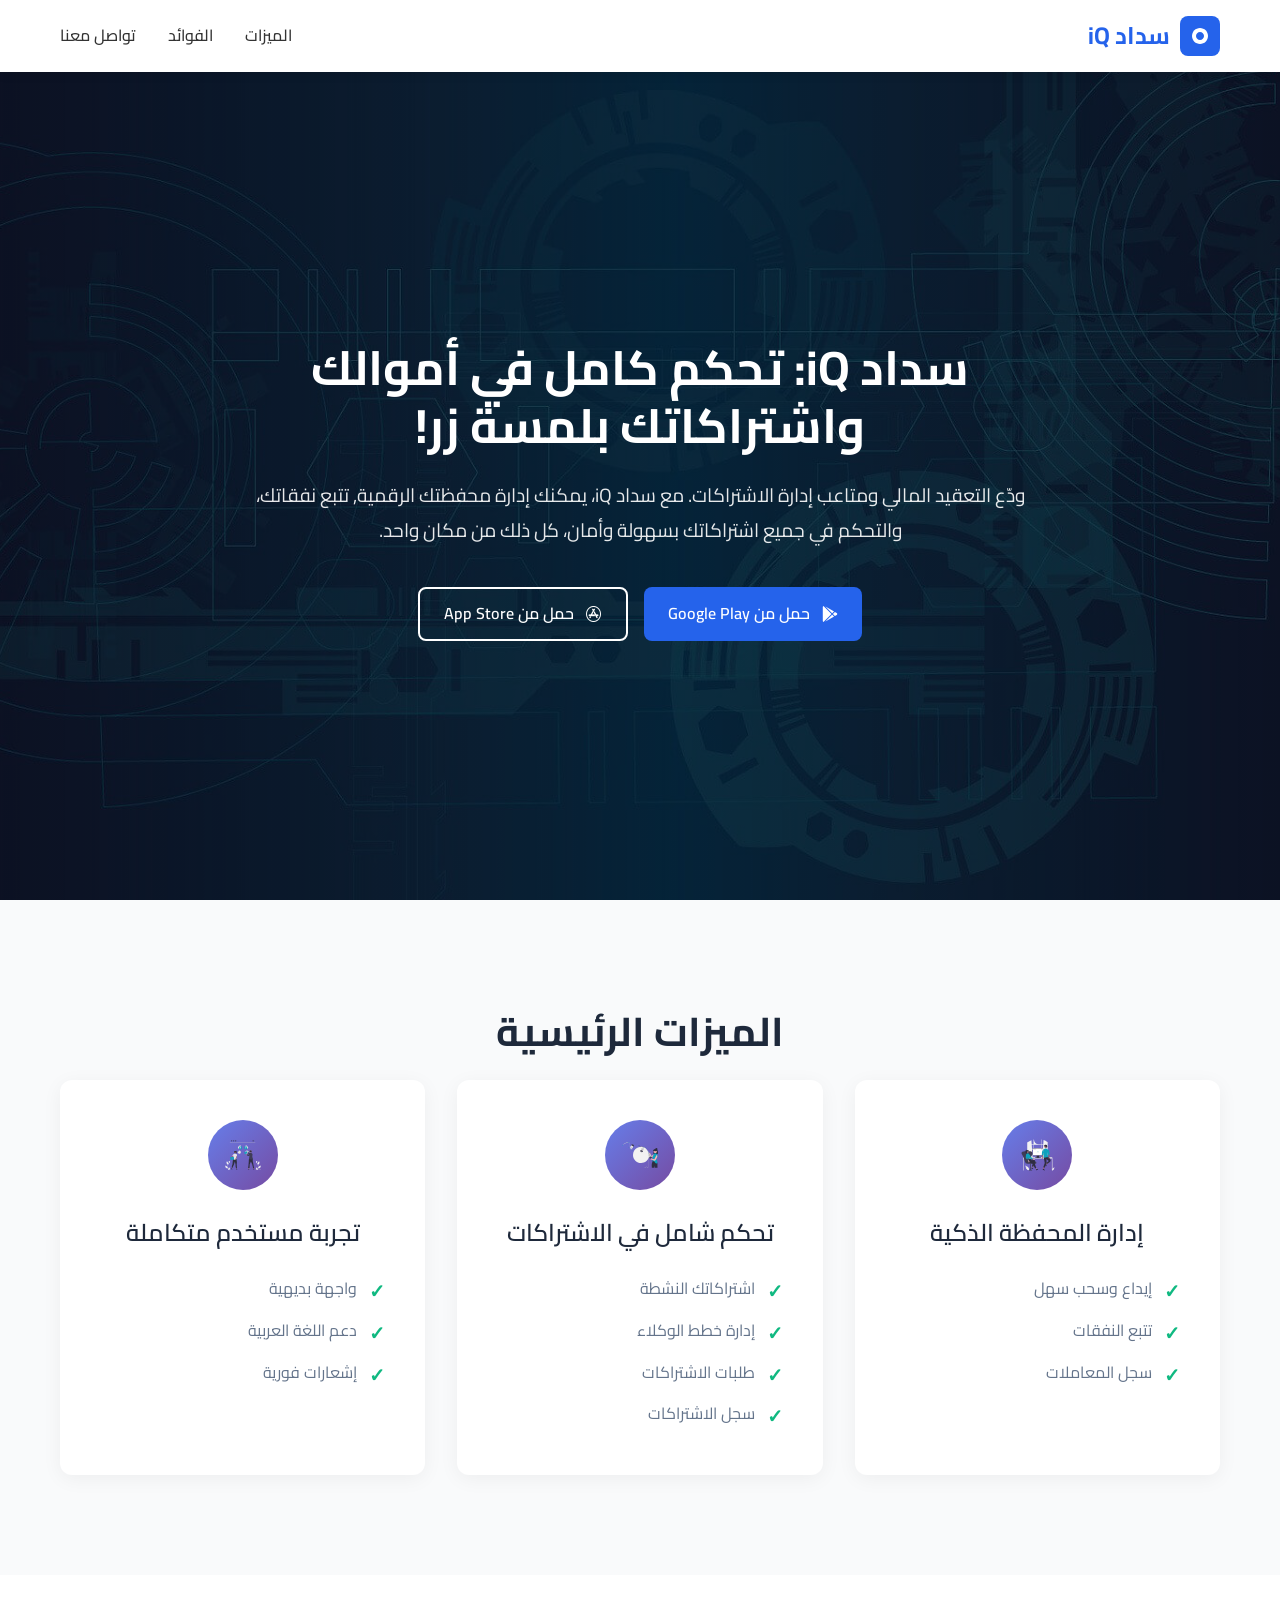
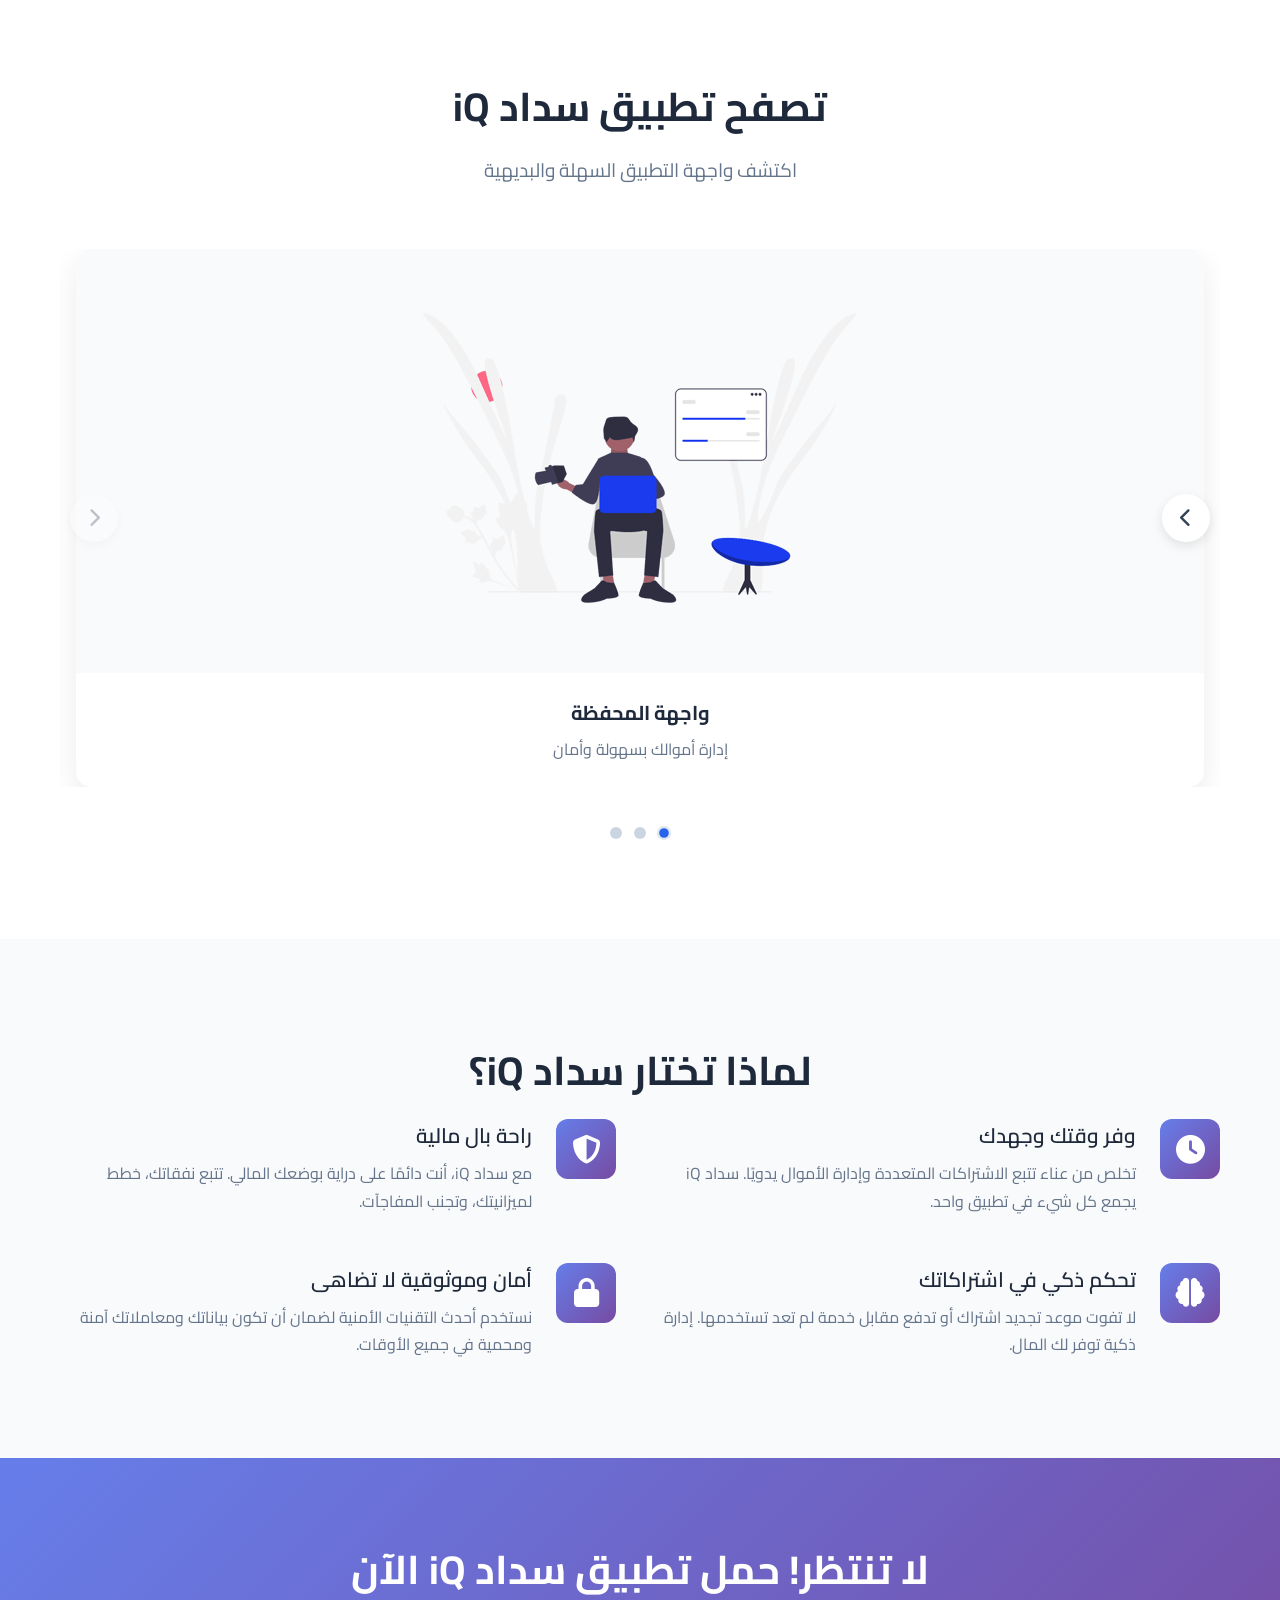
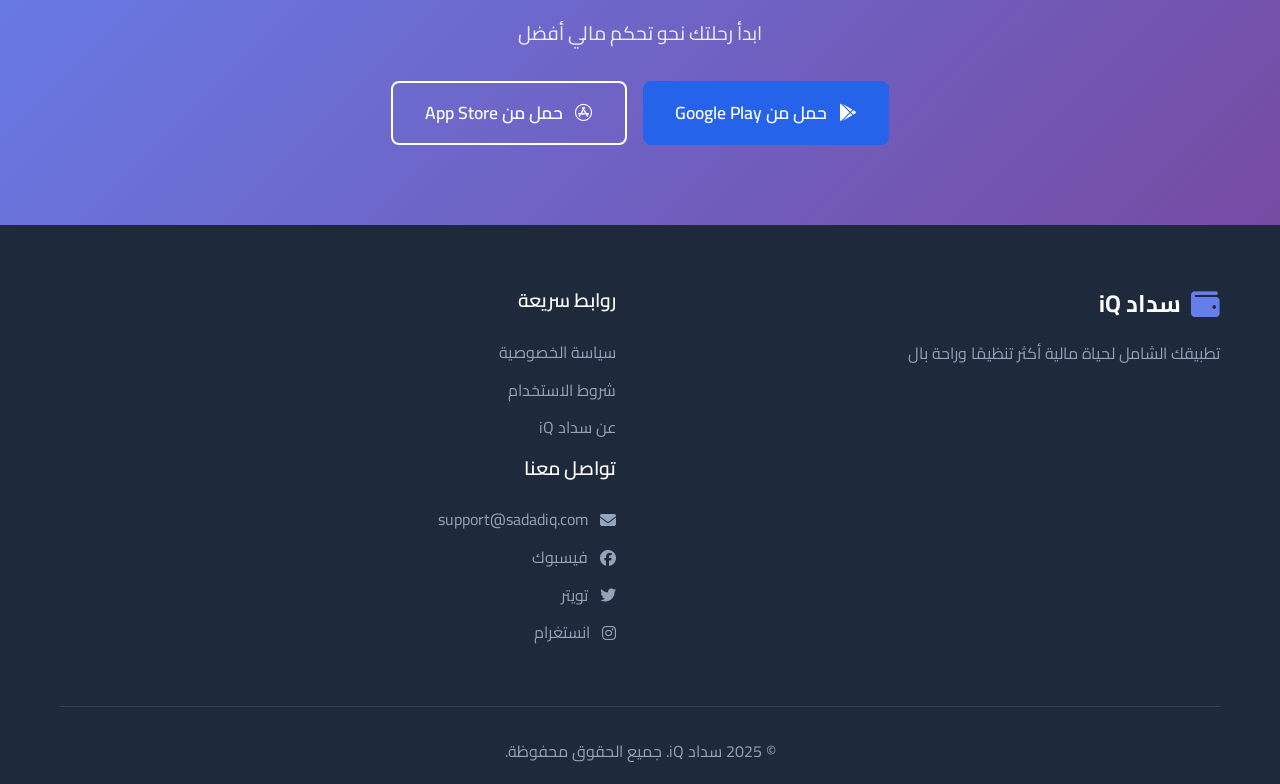
==== commit 2b3c43ba: "تصحيح مسارات الصور وتحديث الشعار" ====
--- a/sadadiq-landing/index.html
+++ b/sadadiq-landing/index.html
@@ -33,7 +33,11 @@
         <nav class="nav">
             <div class="container">
                 <div class="nav-brand">
-                    <img src="assets/logo/sadadiq_logo.PNG" alt="سداد iQ" class="logo">
+                    <svg class="logo" width="40" height="40" viewBox="0 0 40 40" fill="none" xmlns="http://www.w3.org/2000/svg">
+                        <rect width="40" height="40" rx="8" fill="#2563EB"/>
+                        <path d="M20 28C24.4183 28 28 24.4183 28 20C28 15.5817 24.4183 12 20 12C15.5817 12 12 15.5817 12 20C12 24.4183 15.5817 28 20 28Z" fill="white"/>
+                        <path d="M20 24C22.2091 24 24 22.2091 24 20C24 17.7909 22.2091 16 20 16C17.7909 16 16 17.7909 16 20C16 22.2091 17.7909 24 20 24Z" fill="#2563EB"/>
+                    </svg>
                     <span>سداد iQ</span>
                 </div>
                 <div class="nav-links">
@@ -78,7 +82,7 @@
             <div class="features-grid">
                 <div class="feature-card">
                     <div class="feature-icon">
-                        <img src="assets/icons/features-1.svg" alt="إدارة المحفظة" class="feature-svg">
+                        <img src="assets/img/features-2.svg" alt="إدارة المحفظة" class="feature-svg">
                     </div>
                     <h3>إدارة المحفظة الذكية</h3>
                     <ul>
@@ -90,7 +94,7 @@
                 
                 <div class="feature-card">
                     <div class="feature-icon">
-                        <img src="assets/icons/features-2.svg" alt="إدارة الاشتراكات" class="feature-svg">
+                        <img src="assets/img/features-3.svg" alt="إدارة الاشتراكات" class="feature-svg">
                     </div>
                     <h3>تحكم شامل في الاشتراكات</h3>
                     <ul>
@@ -103,7 +107,7 @@
                 
                 <div class="feature-card">
                     <div class="feature-icon">
-                        <img src="assets/icons/features-3.svg" alt="تجربة مستخدم" class="feature-svg">
+                        <img src="assets/img/features-4.svg" alt="تجربة مستخدم" class="feature-svg">
                     </div>
                     <h3>تجربة مستخدم متكاملة</h3>
                     <ul>
@@ -129,7 +133,7 @@
                     <div class="gallery-slide">
                         <div class="gallery-card">
                             <div class="card-img">
-                                <img src="assets/screenshots/cards-2.png" alt="واجهة المحفظة">
+                                <img src="assets/img/cards-2.png" alt="واجهة المحفظة">
                             </div>
                             <div class="card-overlay">
                                 <h3>واجهة المحفظة</h3>
@@ -140,7 +144,7 @@
                     <div class="gallery-slide">
                         <div class="gallery-card">
                             <div class="card-img">
-                                <img src="assets/screenshots/cards-4.png" alt="إدارة الاشتراكات">
+                                <img src="assets/img/cards-4.png" alt="إدارة الاشتراكات">
                             </div>
                             <div class="card-overlay">
                                 <h3>إدارة الاشتراكات</h3>
@@ -151,7 +155,7 @@
                     <div class="gallery-slide">
                         <div class="gallery-card">
                             <div class="card-img">
-                                <img src="assets/screenshots/cards-6.png" alt="المعاملات">
+                                <img src="assets/img/cards-6.png" alt="المعاملات">
                             </div>
                             <div class="card-overlay">
                                 <h3>سجل المعاملات</h3>
--- a/sadadiq-landing/styles.css
+++ b/sadadiq-landing/styles.css
@@ -11,6 +11,11 @@
     color: #333;
     direction: rtl;
     text-align: right;
+    background-color: #fff;
+}
+
+html {
+    scroll-behavior: smooth;
 }
 
 .container {
@@ -27,6 +32,7 @@
     top: 0;
     width: 100%;
     z-index: 1000;
+    transition: background-color 0.3s ease, backdrop-filter 0.3s ease;
 }
 
 .nav {
@@ -45,17 +51,13 @@
     font-size: 1.5rem;
     font-weight: 700;
     color: #2563eb;
+    text-decoration: none;
 }
 
 .nav-brand .logo {
     height: 40px;
     width: auto;
     margin-left: 10px;
-}
-
-.nav-brand i {
-    margin-left: 10px;
-    font-size: 1.8rem;
 }
 
 .nav-links {
@@ -76,20 +78,20 @@
 
 /* Hero Section */
 .hero {
+    /* --- التعديل هنا --- */
     background: linear-gradient(rgba(0, 0, 0, 0.7), rgba(0, 0, 0, 0.7)), 
-                url('../assets/img/hero-bg.jpg') center/cover no-repeat;
-    color: white;
-    padding: 120px 0 80px;
+                url('assets/img/hero-bg.jpg') center/cover no-repeat;
+    color: white;
+    padding: 160px 0 80px;
     min-height: 100vh;
     display: flex;
     align-items: center;
-    position: relative;
+    text-align: center;
 }
 
 .hero-content {
     max-width: 800px;
     margin: 0 auto;
-    text-align: center;
 }
 
 .hero-title {
@@ -101,7 +103,7 @@
 
 .hero-subtitle {
     font-size: 1.2rem;
-    margin-bottom: 2rem;
+    margin-bottom: 2.5rem;
     opacity: 0.9;
     line-height: 1.8;
 }
@@ -109,13 +111,14 @@
 .hero-buttons {
     display: flex;
     gap: 1rem;
+    justify-content: center;
     flex-wrap: wrap;
 }
 
 .btn {
     display: inline-flex;
     align-items: center;
-    gap: 0.5rem;
+    gap: 0.75rem;
     padding: 12px 24px;
     border-radius: 8px;
     text-decoration: none;
@@ -151,28 +154,29 @@
     font-size: 1.1rem;
 }
 
-.phone-mockup {
-    display: flex;
-    justify-content: center;
-    align-items: center;
-    height: 400px;
-    background: rgba(255,255,255,0.1);
-    border-radius: 20px;
-    backdrop-filter: blur(10px);
-}
-
-.phone-mockup i {
-    font-size: 8rem;
-    opacity: 0.7;
+/* General Section Styling */
+.section-title {
+    text-align: center;
+    font-size: 2.5rem;
+    font-weight: 700;
+    margin-bottom: 1rem;
+    color: #1e293b;
+}
+
+.section-subtitle {
+    text-align: center;
+    color: #64748b;
+    font-size: 1.2rem;
+    margin-bottom: 4rem;
+    max-width: 600px;
+    margin-left: auto;
+    margin-right: auto;
 }
 
 /* Features Section */
 .features {
     padding: 100px 0;
     background-color: #f9fafb;
-    font-weight: 700;
-    margin-bottom: 3rem;
-    color: #1e293b;
 }
 
 .features-grid {
@@ -183,20 +187,21 @@
 
 .feature-card {
     background: white;
-    padding: 2rem;
+    padding: 2.5rem;
     border-radius: 12px;
-    box-shadow: 0 4px 20px rgba(0,0,0,0.1);
-    text-align: center;
-    transition: transform 0.3s ease;
+    box-shadow: 0 4px 20px rgba(0,0,0,0.05);
+    text-align: center;
+    transition: transform 0.3s ease, box-shadow 0.3s ease;
 }
 
 .feature-card:hover {
-    transform: translateY(-5px);
+    transform: translateY(-8px);
+    box-shadow: 0 8px 30px rgba(0,0,0,0.1);
 }
 
 .feature-icon {
-    width: 80px;
-    height: 80px;
+    width: 70px;
+    height: 70px;
     background: linear-gradient(135deg, #667eea 0%, #764ba2 100%);
     border-radius: 50%;
     display: flex;
@@ -205,9 +210,9 @@
     margin: 0 auto 1.5rem;
 }
 
-.feature-icon i {
-    font-size: 2rem;
-    color: white;
+.feature-icon .feature-svg {
+    width: 36px;
+    height: 36px;
 }
 
 .feature-card h3 {
@@ -220,13 +225,14 @@
 .feature-card ul {
     list-style: none;
     text-align: right;
+    padding-right: 0;
 }
 
 .feature-card li {
     padding: 0.5rem 0;
     color: #64748b;
     position: relative;
-    padding-right: 1.5rem;
+    padding-right: 1.75rem;
 }
 
 .feature-card li::before {
@@ -235,315 +241,41 @@
     right: 0;
     color: #10b981;
     font-weight: bold;
-}
-
-/* Benefits Section */
-.benefits {
-    padding: 80px 0;
-    background: white;
-}
-
-.benefits-grid {
-    display: grid;
-    grid-template-columns: repeat(auto-fit, minmax(500px, 1fr));
-    gap: 3rem;
-}
-
-.benefit-item {
-    display: flex;
-    gap: 1.5rem;
-    align-items: flex-start;
-}
-
-.benefit-icon {
-    width: 60px;
-    height: 60px;
-    background: linear-gradient(135deg, #667eea 0%, #764ba2 100%);
-    border-radius: 12px;
-    display: flex;
-    align-items: center;
-    justify-content: center;
-    flex-shrink: 0;
-}
-
-.benefit-icon i {
-    font-size: 1.5rem;
-    color: white;
-}
-
-.benefit-content h3 {
-    font-size: 1.3rem;
-    font-weight: 600;
-    margin-bottom: 0.5rem;
-    color: #1e293b;
-}
-
-.benefit-content p {
-    color: #64748b;
-    line-height: 1.7;
-}
-
-/* CTA Section */
-.cta {
-    background: linear-gradient(135deg, #667eea 0%, #764ba2 100%);
-    color: white;
-    padding: 80px 0;
-    text-align: center;
-}
-
-.cta-content h2 {
-    font-size: 2.5rem;
-    font-weight: 700;
-    margin-bottom: 1rem;
-}
-
-.cta-content p {
     font-size: 1.2rem;
-    margin-bottom: 2rem;
-    opacity: 0.9;
-}
-
-.cta-buttons {
-    display: flex;
-    gap: 1rem;
-    justify-content: center;
-    flex-wrap: wrap;
-}
-
-/* Footer */
-.footer {
-    background: #1e293b;
-    color: white;
-    padding: 60px 0 20px;
-}
-
-.footer-content {
-    display: grid;
-    grid-template-columns: 1fr 1fr;
-    gap: 3rem;
-    margin-bottom: 2rem;
-}
-
-.footer-brand .brand {
-    display: flex;
-    align-items: center;
-    font-size: 1.5rem;
-    font-weight: 700;
-    margin-bottom: 1rem;
-}
-
-.footer-brand .brand i {
-    margin-left: 10px;
-    font-size: 1.8rem;
-    color: #667eea;
-}
-
-.footer-brand p {
-    color: #94a3b8;
-    line-height: 1.7;
-}
-
-.footer-links {
-    display: grid;
-    grid-template-columns: 1fr 1fr;
-    gap: 2rem;
-}
-
-.footer-section h4 {
-    font-size: 1.2rem;
-    font-weight: 600;
-    margin-bottom: 1rem;
-}
-
-.footer-section ul {
-    list-style: none;
-}
-
-.footer-section li {
-    margin-bottom: 0.5rem;
-}
-
-.footer-section a {
-    color: #94a3b8;
-    text-decoration: none;
-    transition: color 0.3s ease;
-    display: flex;
-    align-items: center;
-    gap: 0.5rem;
-}
-
-.footer-section a:hover {
-    color: white;
-}
-
-.footer-bottom {
-    border-top: 1px solid #334155;
-    padding-top: 2rem;
-    text-align: center;
-    color: #94a3b8;
-}
-
-/* Responsive Design */
-@media (max-width: 768px) {
-    .nav-links {
-        display: none;
-    }
-    
-    .hero-content {
-        padding: 0 20px;
-    }
-    
-    .hero-title {
-        font-size: 2rem;
-    }
-    
-    .hero-buttons {
-        justify-content: center;
-    }
-    
-    .features-grid {
-        grid-template-columns: 1fr;
-    }
-    
-    .benefits-grid {
-        grid-template-columns: 1fr;
-    }
-    
-    .benefit-item {
-        text-align: center;
-        flex-direction: column;
-        align-items: center;
-    }
-    
-    .footer-content {
-        grid-template-columns: 1fr;
-        text-align: center;
-    }
-    
-    .footer-links {
-        grid-template-columns: 1fr;
-    }
-    
-    .cta-buttons {
-        flex-direction: column;
-        align-items: center;
-    }
-    
-    .btn {
-        width: 100%;
-        max-width: 300px;
-        justify-content: center;
-    }
-}
-
-/* Responsive Gallery */
-@media (max-width: 1024px) {
-    .gallery-item {
-        min-height: 400px;
-    }
-}
-
-@media (max-width: 768px) {
-    .gallery-grid {
-        grid-template-columns: 1fr;
-        max-width: 500px;
-        margin-left: auto;
-        margin-right: auto;
-    }
-    
-    .gallery-item {
-        min-height: 350px;
-    }
-}
-
-@media (max-width: 480px) {
-    .container {
-        padding: 0 15px;
-    }
-    
-    .hero {
-        padding: 100px 0 60px;
-    }
-    
-    .hero-title {
-        font-size: 1.8rem;
-    }
-    
-    .section-title {
-        font-size: 2rem;
-    }
-    
-    .features,
-    .benefits,
-    .cta {
-        padding: 60px 0;
-    }
 }
 
 /* Gallery Section */
 .gallery-section {
-    padding: 6rem 0;
-    background: linear-gradient(135deg, #f8fafc 0%, #f1f5f9 100%);
+    padding: 100px 0;
+    background: #fff;
     position: relative;
     overflow: hidden;
 }
 
-.gallery-section .section-header {
-    text-align: center;
-    margin-bottom: 3rem;
-}
-
-.gallery-section .section-subtitle {
-    color: #64748b;
-    font-size: 1.2rem;
-    margin-top: 1rem;
-}
-
 .gallery-container {
     position: relative;
-    max-width: 1200px;
+    max-width: 100%;
     margin: 0 auto;
-    padding: 0 2rem;
+    overflow: hidden;
 }
 
 .gallery-track {
     display: flex;
-    gap: 2rem;
-    transition: transform 0.5s ease;
-    padding: 1rem 0;
+    transition: transform 0.5s ease-in-out;
+    will-change: transform;
     width: 100%;
-    overflow: hidden;
 }
 
 .gallery-slide {
     flex: 0 0 100%;
-    transition: all 0.5s ease-in-out;
-    padding: 1rem;
     box-sizing: border-box;
-    opacity: 0;
-    position: absolute;
-    left: 0;
-    right: 0;
-    transform: translateX(100%);
-    display: flex;
-    justify-content: center;
+    padding: 0 1rem;
+    transition: opacity 0.3s ease;
+    opacity: 0.5;
 }
 
 .gallery-slide.active {
     opacity: 1;
-    position: relative;
-    transform: translateX(0);
-    display: flex;
-}
-
-.gallery-slide.prev {
-    transform: translateX(-100%);
-    opacity: 0;
-}
-
-.gallery-slide.next {
-    transform: translateX(100%);
-    opacity: 0;
 }
 
 .gallery-card {
@@ -552,14 +284,12 @@
     overflow: hidden;
     box-shadow: 0 10px 30px rgba(0, 0, 0, 0.08);
     transition: transform 0.3s ease, box-shadow 0.3s ease;
+    position: relative;
     height: 100%;
-    position: relative;
-    max-width: 400px;
-    margin: 0 auto;
 }
 
 .gallery-card:hover {
-    transform: translateY(-10px);
+    transform: translateY(-5px);
     box-shadow: 0 15px 40px rgba(0, 0, 0, 0.12);
 }
 
@@ -567,7 +297,7 @@
     padding: 2rem;
     background: #f8fafc;
     text-align: center;
-    height: 350px;
+    min-height: 300px;
     display: flex;
     align-items: center;
     justify-content: center;
@@ -576,8 +306,8 @@
 .card-img img {
     max-width: 100%;
     max-height: 100%;
+    border-radius: 8px;
     object-fit: contain;
-    border-radius: 8px;
 }
 
 .card-overlay {
@@ -594,7 +324,7 @@
 
 .card-overlay p {
     color: #64748b;
-    font-size: 0.9rem;
+    font-size: 1rem;
     margin: 0;
 }
 
@@ -616,26 +346,34 @@
     font-size: 1.2rem;
     z-index: 10;
     transition: all 0.3s ease;
-}
-
-.gallery-nav:hover {
+    border: none;
+    outline: none;
+}
+
+.gallery-nav:disabled {
+    opacity: 0.3;
+    cursor: not-allowed;
+}
+
+.gallery-nav:hover:not(:disabled) {
     background: #2563eb;
     color: white;
 }
 
 .gallery-nav.prev {
-    right: -24px;
+    left: 10px;
 }
 
 .gallery-nav.next {
-    left: -24px;
+    right: 10px;
 }
 
 .gallery-dots {
     display: flex;
     justify-content: center;
     gap: 0.75rem;
-    margin-top: 2rem;
+    margin-top: 2.5rem;
+    flex-wrap: wrap;
 }
 
 .gallery-dots .dot {
@@ -647,180 +385,280 @@
     padding: 0;
     cursor: pointer;
     transition: all 0.3s ease;
+    border: 2px solid transparent;
 }
 
 .gallery-dots .dot.active {
     background: #2563eb;
     transform: scale(1.2);
-}
-
-/* Active slide styles */
-.gallery-slide.active {
-    transform: scale(1.02);
-    z-index: 2;
-}
-
-/* Disabled navigation button styles */
-.gallery-nav:disabled {
-    opacity: 0.3;
-    cursor: not-allowed;
-    transform: translateY(-50%) scale(0.9);
-}
-
-.gallery-nav:disabled:hover {
-    background: white;
-    color: #334155;
-}
-
-/* Responsive Styles */
-@media (max-width: 1200px) {
-    .gallery-slide {
-        flex: 0 0 calc(50% - 1rem);
-    }
-    
-    .card-img {
-        height: 320px;
-    }
-}
-
+    border-color: #e2e8f0;
+}
+
+.gallery-dots .dot:hover:not(.active) {
+    background: #94a3b8;
+}
+
+/* Benefits Section */
+.benefits {
+    padding: 100px 0;
+    background: #f9fafb;
+}
+
+.benefits-grid {
+    display: grid;
+    grid-template-columns: repeat(auto-fit, minmax(400px, 1fr));
+    gap: 3rem;
+}
+
+.benefit-item {
+    display: flex;
+    gap: 1.5rem;
+    align-items: flex-start;
+}
+
+.benefit-icon {
+    width: 60px;
+    height: 60px;
+    background: linear-gradient(135deg, #667eea 0%, #764ba2 100%);
+    border-radius: 12px;
+    display: flex;
+    align-items: center;
+    justify-content: center;
+    flex-shrink: 0;
+    color: white;
+    font-size: 1.8rem;
+}
+
+.benefit-content h3 {
+    font-size: 1.3rem;
+    font-weight: 600;
+    margin-bottom: 0.5rem;
+    color: #1e293b;
+}
+
+.benefit-content p {
+    color: #64748b;
+    line-height: 1.7;
+}
+
+/* CTA Section */
+.cta {
+    background: linear-gradient(135deg, #667eea 0%, #764ba2 100%);
+    color: white;
+    padding: 80px 0;
+    text-align: center;
+}
+
+.cta-content h2 {
+    font-size: 2.5rem;
+    font-weight: 700;
+    margin-bottom: 1rem;
+}
+
+.cta-content p {
+    font-size: 1.2rem;
+    margin-bottom: 2rem;
+    opacity: 0.9;
+}
+
+.cta-buttons {
+    display: flex;
+    gap: 1rem;
+    justify-content: center;
+    flex-wrap: wrap;
+}
+
+/* Footer */
+.footer {
+    background: #1e293b;
+    color: white;
+    padding: 60px 0 20px;
+}
+
+.footer-content {
+    display: grid;
+    grid-template-columns: repeat(auto-fit, minmax(250px, 1fr));
+    gap: 3rem;
+    margin-bottom: 3rem;
+}
+
+.footer-brand .brand {
+    display: flex;
+    align-items: center;
+    font-size: 1.5rem;
+    font-weight: 700;
+    margin-bottom: 1rem;
+    color: #fff;
+}
+
+.footer-brand .brand i {
+    margin-left: 10px;
+    font-size: 1.8rem;
+    color: #667eea;
+}
+
+.footer-brand p {
+    color: #94a3b8;
+    line-height: 1.7;
+}
+
+.footer-section h4 {
+    font-size: 1.2rem;
+    font-weight: 600;
+    margin-bottom: 1.5rem;
+    color: #fff;
+}
+
+.footer-section ul {
+    list-style: none;
+    padding: 0;
+}
+
+.footer-section li {
+    margin-bottom: 0.75rem;
+}
+
+.footer-section a {
+    color: #94a3b8;
+    text-decoration: none;
+    transition: color 0.3s ease;
+    display: flex;
+    align-items: center;
+    gap: 0.75rem;
+}
+
+.footer-section a:hover {
+    color: white;
+}
+
+.footer-bottom {
+    border-top: 1px solid #334155;
+    padding-top: 2rem;
+    text-align: center;
+    color: #94a3b8;
+}
+
+/* Responsive Design */
 @media (max-width: 768px) {
-    .gallery-slide {
-        flex: 0 0 100%;
-    }
-    
+    .nav-links {
+        display: none; /* Will be handled by JS */
+    }
+    
+    .hero-title {
+        font-size: 2.2rem;
+    }
+    
+    .hero-buttons {
+        justify-content: center;
+    }
+    
+    .features-grid, .benefits-grid {
+        grid-template-columns: 1fr;
+    }
+    
+    .benefit-item {
+        text-align: center;
+        flex-direction: column;
+        align-items: center;
+    }
+    
+    .footer-content {
+        text-align: center;
+    }
+    
+    .footer-brand, .footer-section {
+        justify-content: center;
+    }
+
+    .footer-section ul {
+        display: inline-block;
+        text-align: right;
+    }
+    
+    .cta-buttons {
+        flex-direction: column;
+        align-items: center;
+    }
+    
+    .btn {
+        width: 100%;
+        max-width: 300px;
+        justify-content: center;
+    }
+
     .gallery-nav {
         width: 40px;
         height: 40px;
-        font-size: 1rem;
-    }
-    
-    .gallery-nav.prev {
-        right: -20px;
-    }
-    
-    .gallery-nav.next {
-        left: -20px;
-    }
-    
-    .card-img {
-        height: 300px;
-    }
+    }
+    .gallery-nav.prev { left: 5px; }
+    .gallery-nav.next { right: 5px; }
 }
 
 @media (max-width: 480px) {
-    .gallery-section {
-        padding: 4rem 0;
-    }
-    
-    .gallery-container {
-        padding: 0 1rem;
-    }
-    
-    .card-img {
-        height: 250px;
-        padding: 1.5rem;
-    }
-}
-
-/* Animation */
-@keyframes fadeIn {
-    from { opacity: 0; transform: translateY(20px); }
-    to { opacity: 1; transform: translateY(0); }
-}
-
-.gallery-slide {
-    animation: fadeIn 0.6s ease-out forwards;
-}
-
-.gallery-slide:nth-child(2) { animation-delay: 0.2s; }
-.gallery-slide:nth-child(3) { animation-delay: 0.4s; }
-
-/* Gradient overlay for gallery */
-.gallery-section::before {
-    content: '';
-    position: absolute;
-    top: 0;
-    left: 0;
-    right: 0;
-    height: 200px;
-    background: linear-gradient(to bottom, #fff, rgba(255,255,255,0));
-    z-index: 1;
-    pointer-events: none;
-}
-
-.gallery::after {
-    content: '';
-    position: absolute;
-    bottom: 0;
-    left: 0;
-    right: 0;
-    height: 200px;
-    background: linear-gradient(to top, #fff, rgba(255,255,255,0));
-    z-index: 1;
-}
-
-.gallery .container {
-    position: relative;
-    z-index: 2;
-}
-
-.gallery-grid {
-    display: grid;
-    grid-template-columns: repeat(auto-fit, minmax(280px, 1fr));
-    gap: 2rem;
-    margin-top: 3rem;
-    padding: 2rem 0;
-}
-
-.gallery-item {
-    border-radius: 16px;
-    overflow: hidden;
-    box-shadow: 0 10px 30px rgba(0, 0, 0, 0.1);
-    transition: transform 0.3s ease, box-shadow 0.3s ease;
-    background: white;
-    padding: 1rem;
-    display: flex;
-    align-items: center;
-    justify-content: center;
-    min-height: 500px;
-}
-
-.gallery-item:hover {
-    transform: translateY(-10px);
-    box-shadow: 0 15px 40px rgba(0, 0, 0, 0.15);
-}
-
-.gallery-item img {
-    width: 100%;
-    height: 100%;
-    object-fit: contain;
-    border-radius: 8px;
-    transition: transform 0.3s ease;
-}
-
-.gallery-item:hover img {
-    transform: scale(1.03);
-}
-
-/* Animations */
-@keyframes fadeInUp {
-    from {
-        opacity: 0;
-        transform: translateY(30px);
-    }
-    to {
-        opacity: 1;
-        transform: translateY(0);
-    }
-}
-
-.feature-card,
-.benefit-item {
-    animation: fadeInUp 0.6s ease-out;
-}
-
-/* Smooth Scrolling */
-html {
-    scroll-behavior: smooth;
-}
-
+    .container {
+        padding: 0 15px;
+    }
+    
+    .hero {
+        padding: 120px 0 60px;
+    }
+    
+    .hero-title {
+        font-size: 1.8rem;
+    }
+    
+    .section-title {
+        font-size: 2rem;
+    }
+    
+    .features, .benefits, .cta, .gallery-section {
+        padding: 60px 0;
+    }
+
+    .benefits-grid {
+        grid-template-columns: 1fr;
+    }
+}
+
+/* Mobile Menu Button (initially hidden) */
+.mobile-menu-btn {
+    display: none;
+    background: none;
+    border: none;
+    font-size: 1.5rem;
+    color: #333;
+    cursor: pointer;
+    z-index: 1001;
+}
+
+@media (max-width: 768px) {
+    .mobile-menu-btn {
+        display: block;
+    }
+
+    .nav-links {
+        display: none;
+        position: absolute;
+        top: 100%;
+        left: 0;
+        right: 0;
+        background: white;
+        flex-direction: column;
+        padding: 1rem;
+        box-shadow: 0 4px 20px rgba(0,0,0,0.1);
+        z-index: 1000;
+    }
+
+    .nav-links.mobile-active {
+        display: flex;
+    }
+    
+    .nav-links a {
+        padding: 0.75rem 0;
+        border-bottom: 1px solid #f1f5f9;
+    }
+    
+    .nav-links a:last-child {
+        border-bottom: none;
+    }
+}
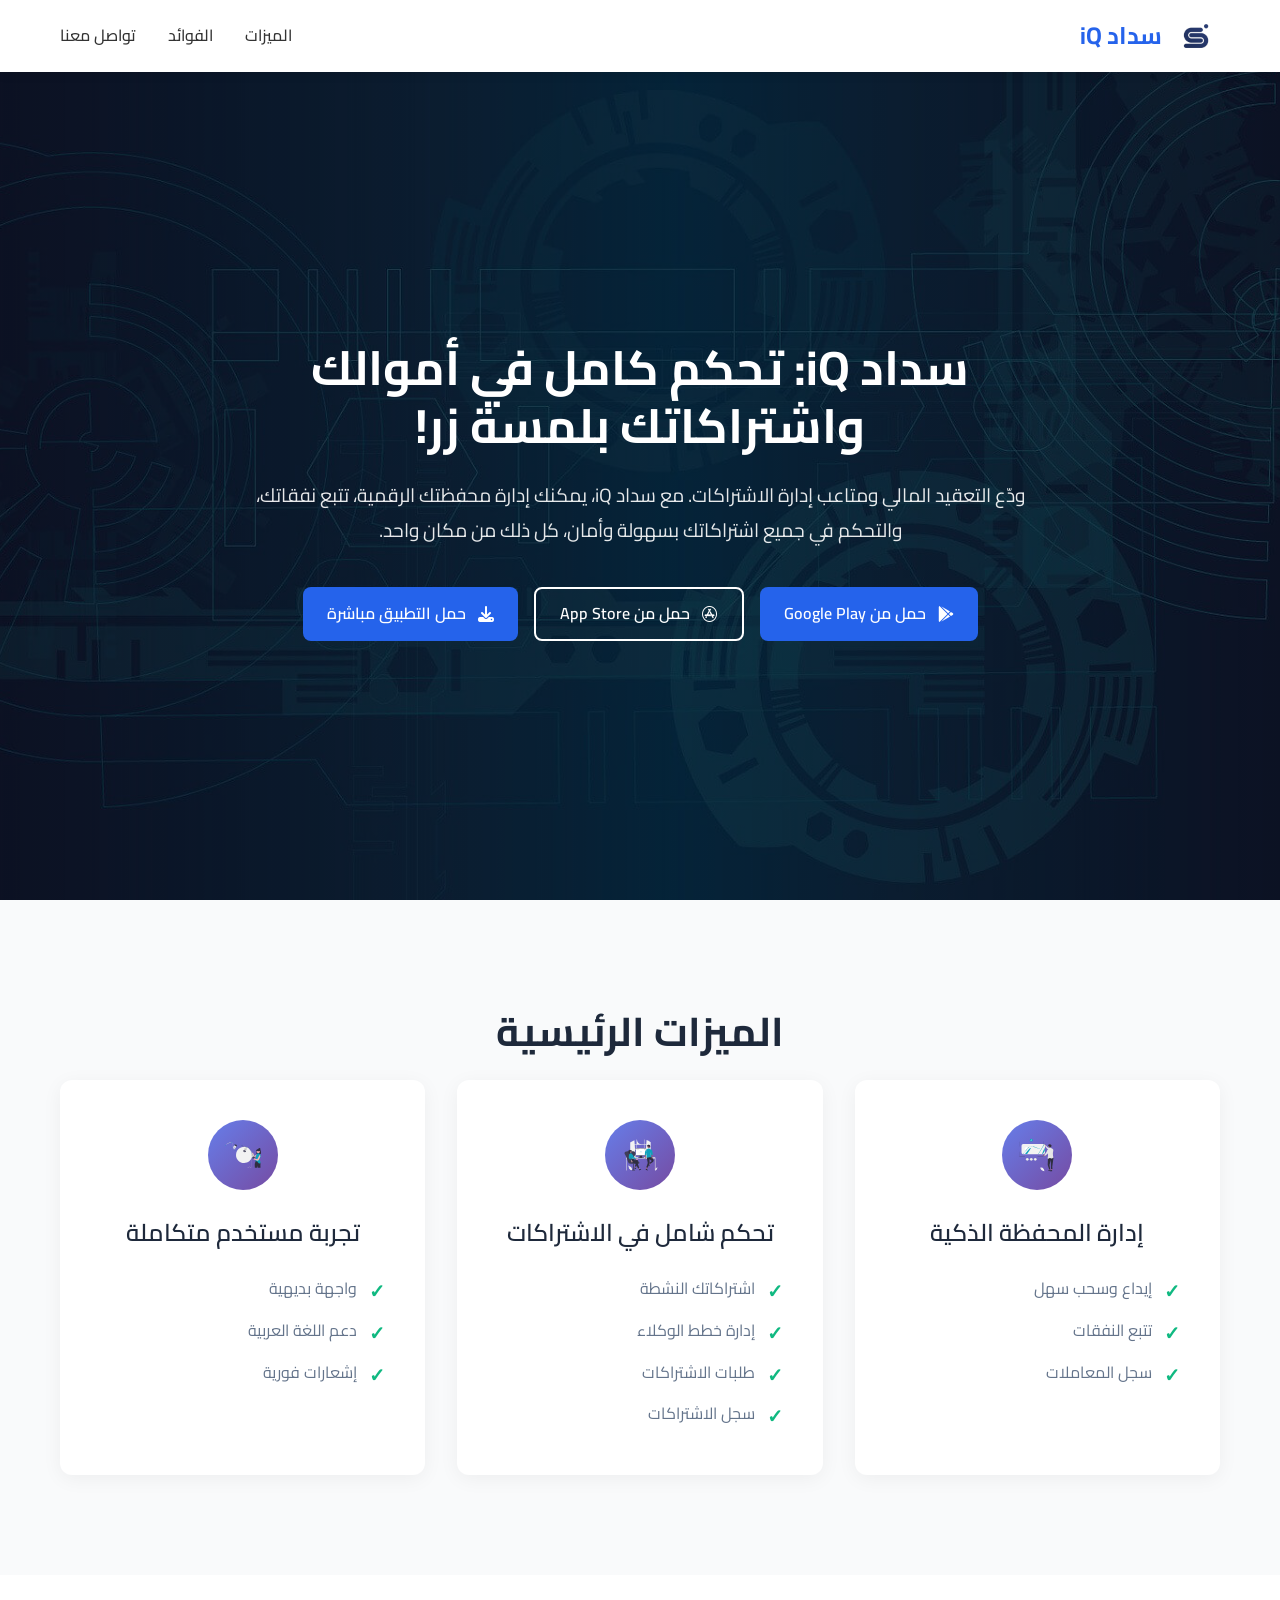
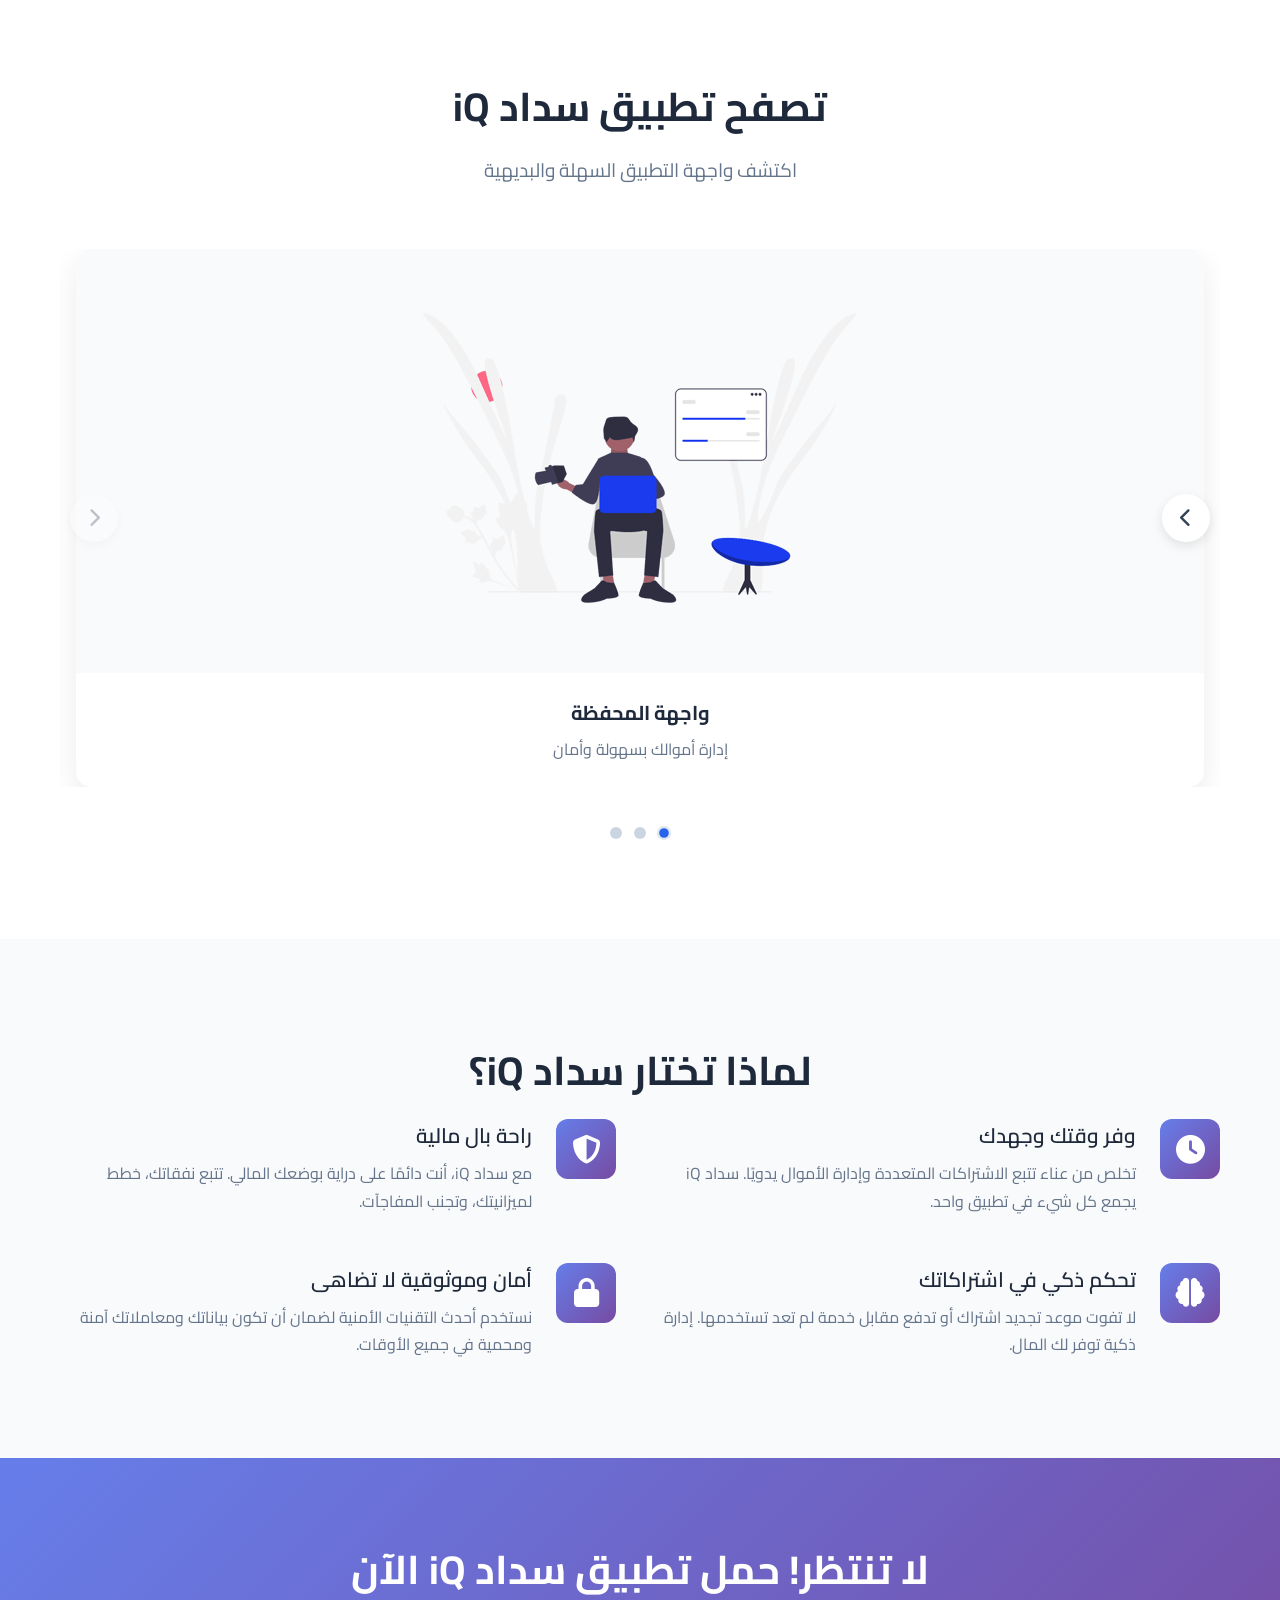
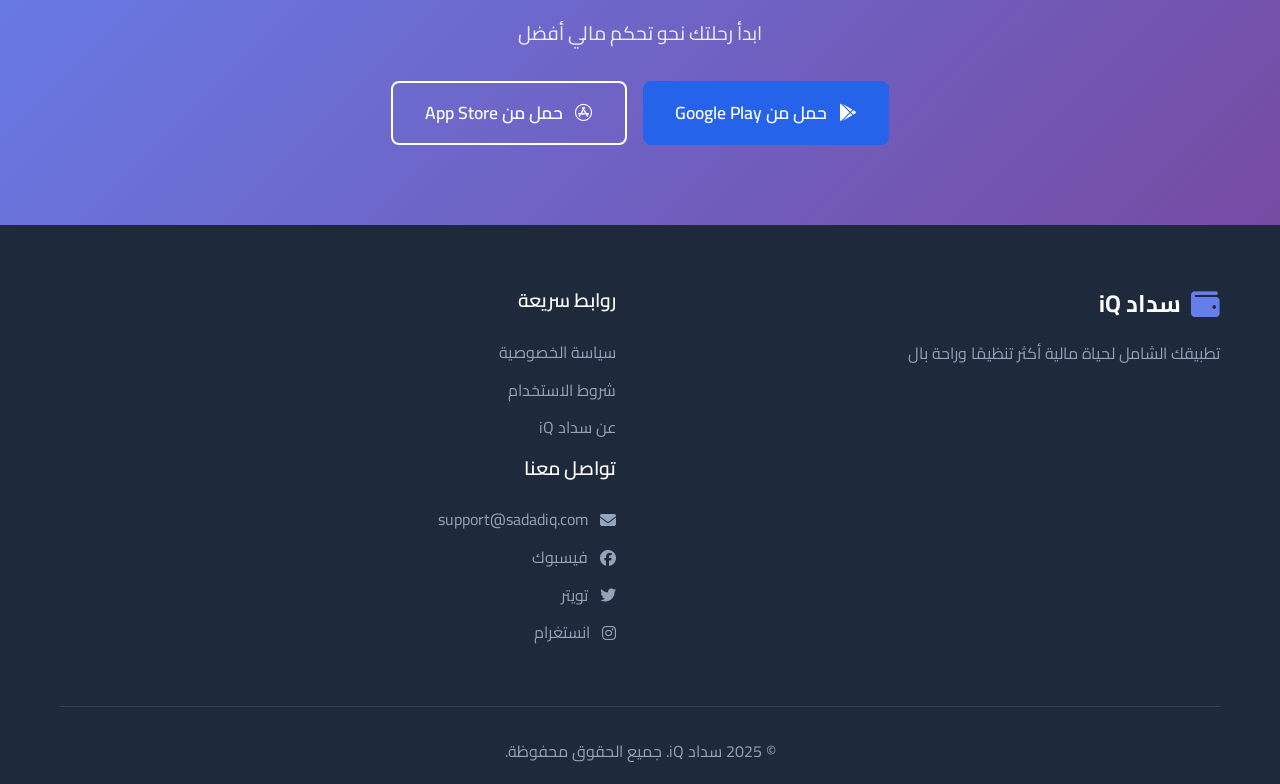
==== commit a91c6b9f: "تحديث الموقع وإضافة زر تحميل التطبيق" ====
--- a/sadadiq-landing/index.html
+++ b/sadadiq-landing/index.html
@@ -33,11 +33,7 @@
         <nav class="nav">
             <div class="container">
                 <div class="nav-brand">
-                    <svg class="logo" width="40" height="40" viewBox="0 0 40 40" fill="none" xmlns="http://www.w3.org/2000/svg">
-                        <rect width="40" height="40" rx="8" fill="#2563EB"/>
-                        <path d="M20 28C24.4183 28 28 24.4183 28 20C28 15.5817 24.4183 12 20 12C15.5817 12 12 15.5817 12 20C12 24.4183 15.5817 28 20 28Z" fill="white"/>
-                        <path d="M20 24C22.2091 24 24 22.2091 24 20C24 17.7909 22.2091 16 20 16C17.7909 16 16 17.7909 16 20C16 22.2091 17.7909 24 20 24Z" fill="#2563EB"/>
-                    </svg>
+                    <img src="./assets/sadadiq_logo.PNG" alt="سداد iQ" class="logo">
                     <span>سداد iQ</span>
                 </div>
                 <div class="nav-links">
@@ -56,7 +52,7 @@
                 <div class="hero-text">
                     <h1 class="hero-title">سداد iQ: تحكم كامل في أموالك واشتراكاتك بلمسة زر!</h1>
                     <p class="hero-subtitle">
-                        ودّع التعقيد المالي ومتاعب إدارة الاشتراكات. مع سداد iQ، يمكنك إدارة محفظتك الرقمية, 
+                        ودّع التعقيد المالي ومتاعب إدارة الاشتراكات. مع سداد iQ، يمكنك إدارة محفظتك الرقمية، 
                         تتبع نفقاتك، والتحكم في جميع اشتراكاتك بسهولة وأمان، كل ذلك من مكان واحد.
                     </p>
                     <div class="hero-buttons">
@@ -68,6 +64,10 @@
                             <i class="fab fa-app-store"></i>
                             حمل من App Store
                         </a>
+                        <a href="apk/Sadad iQ.apk" class="btn btn-primary" download>
+                            <i class="fas fa-download"></i>
+                            حمل التطبيق مباشرة
+                        </a>
                     </div>
                 </div>
                 </div>
@@ -82,7 +82,7 @@
             <div class="features-grid">
                 <div class="feature-card">
                     <div class="feature-icon">
-                        <img src="assets/img/features-2.svg" alt="إدارة المحفظة" class="feature-svg">
+                        <img src="assets/img/features-1.svg" alt="إدارة المحفظة" class="feature-svg">
                     </div>
                     <h3>إدارة المحفظة الذكية</h3>
                     <ul>
@@ -94,7 +94,7 @@
                 
                 <div class="feature-card">
                     <div class="feature-icon">
-                        <img src="assets/img/features-3.svg" alt="إدارة الاشتراكات" class="feature-svg">
+                        <img src="assets/img/features-2.svg" alt="إدارة الاشتراكات" class="feature-svg">
                     </div>
                     <h3>تحكم شامل في الاشتراكات</h3>
                     <ul>
@@ -107,7 +107,7 @@
                 
                 <div class="feature-card">
                     <div class="feature-icon">
-                        <img src="assets/img/features-4.svg" alt="تجربة مستخدم" class="feature-svg">
+                        <img src="assets/img/features-3.svg" alt="تجربة مستخدم" class="feature-svg">
                     </div>
                     <h3>تجربة مستخدم متكاملة</h3>
                     <ul>
@@ -292,3 +292,4 @@
     <script src="script.js"></script>
 </body>
 </html>
+
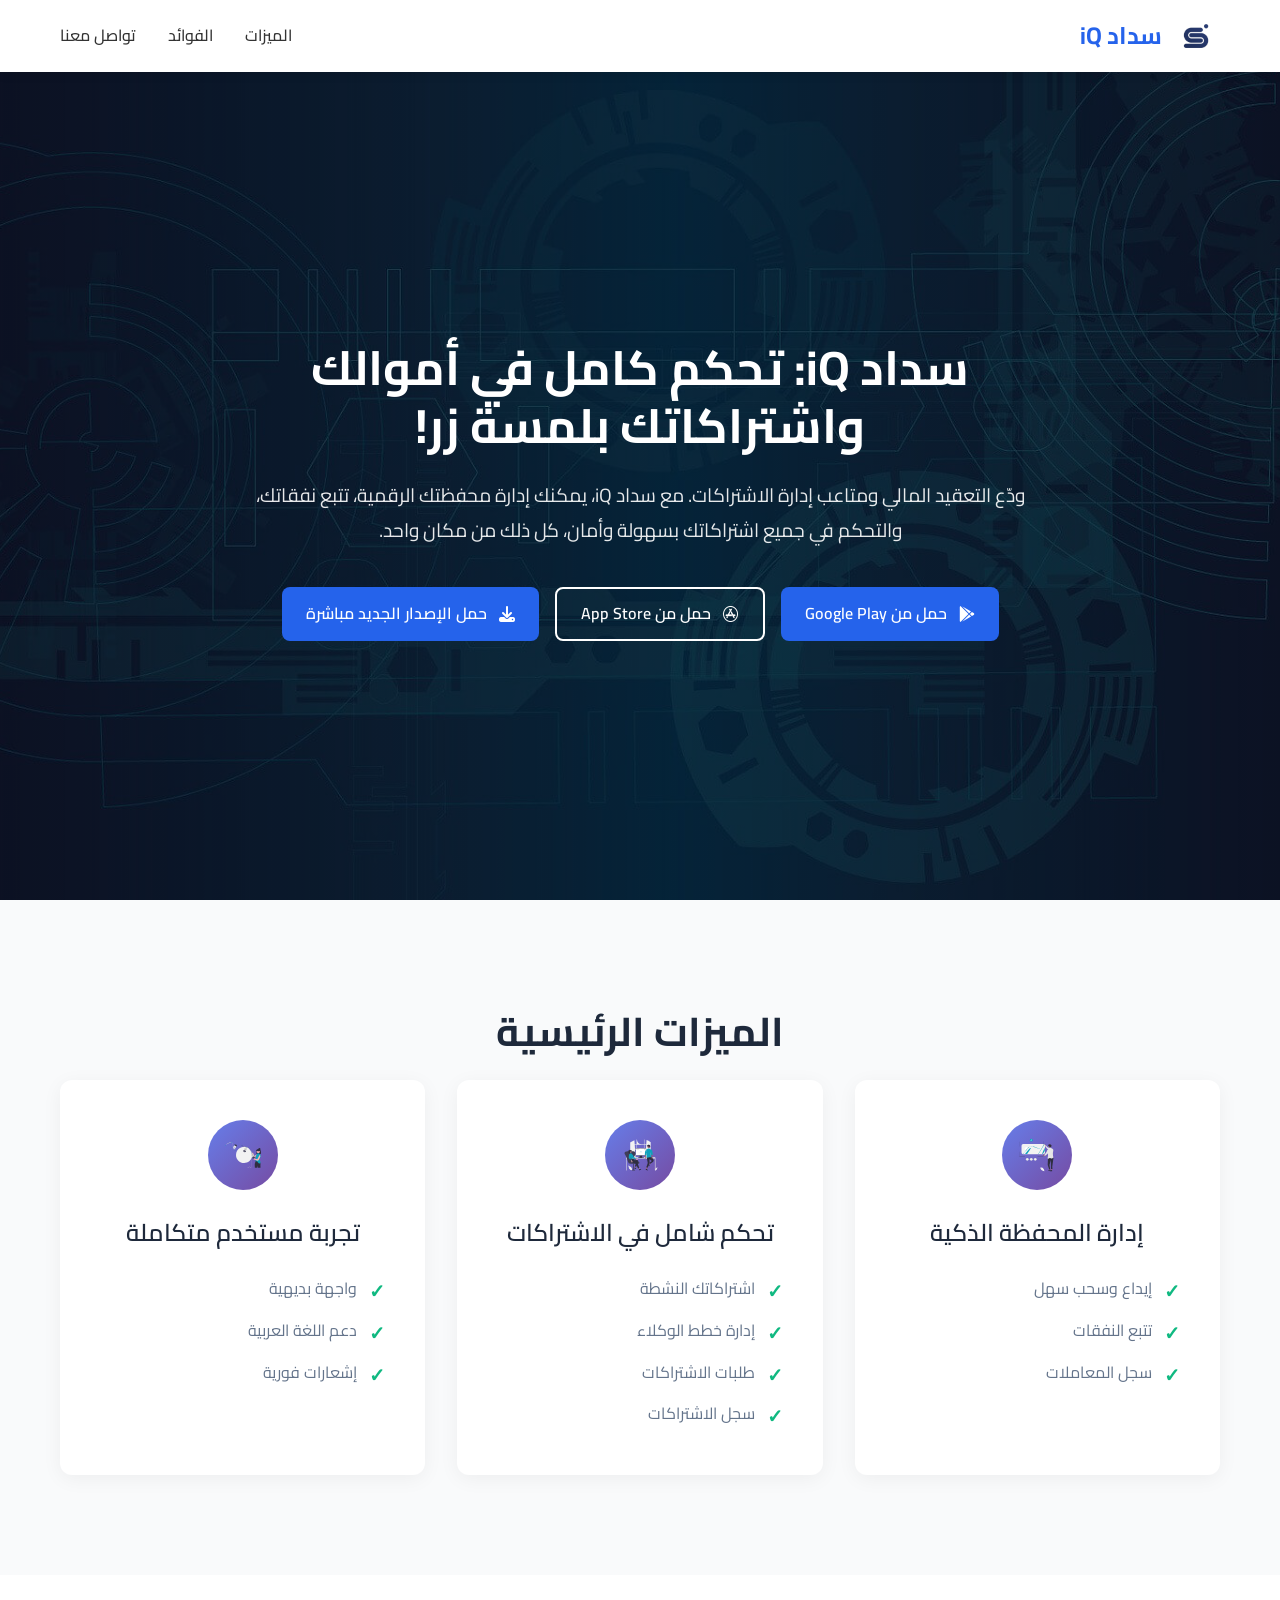
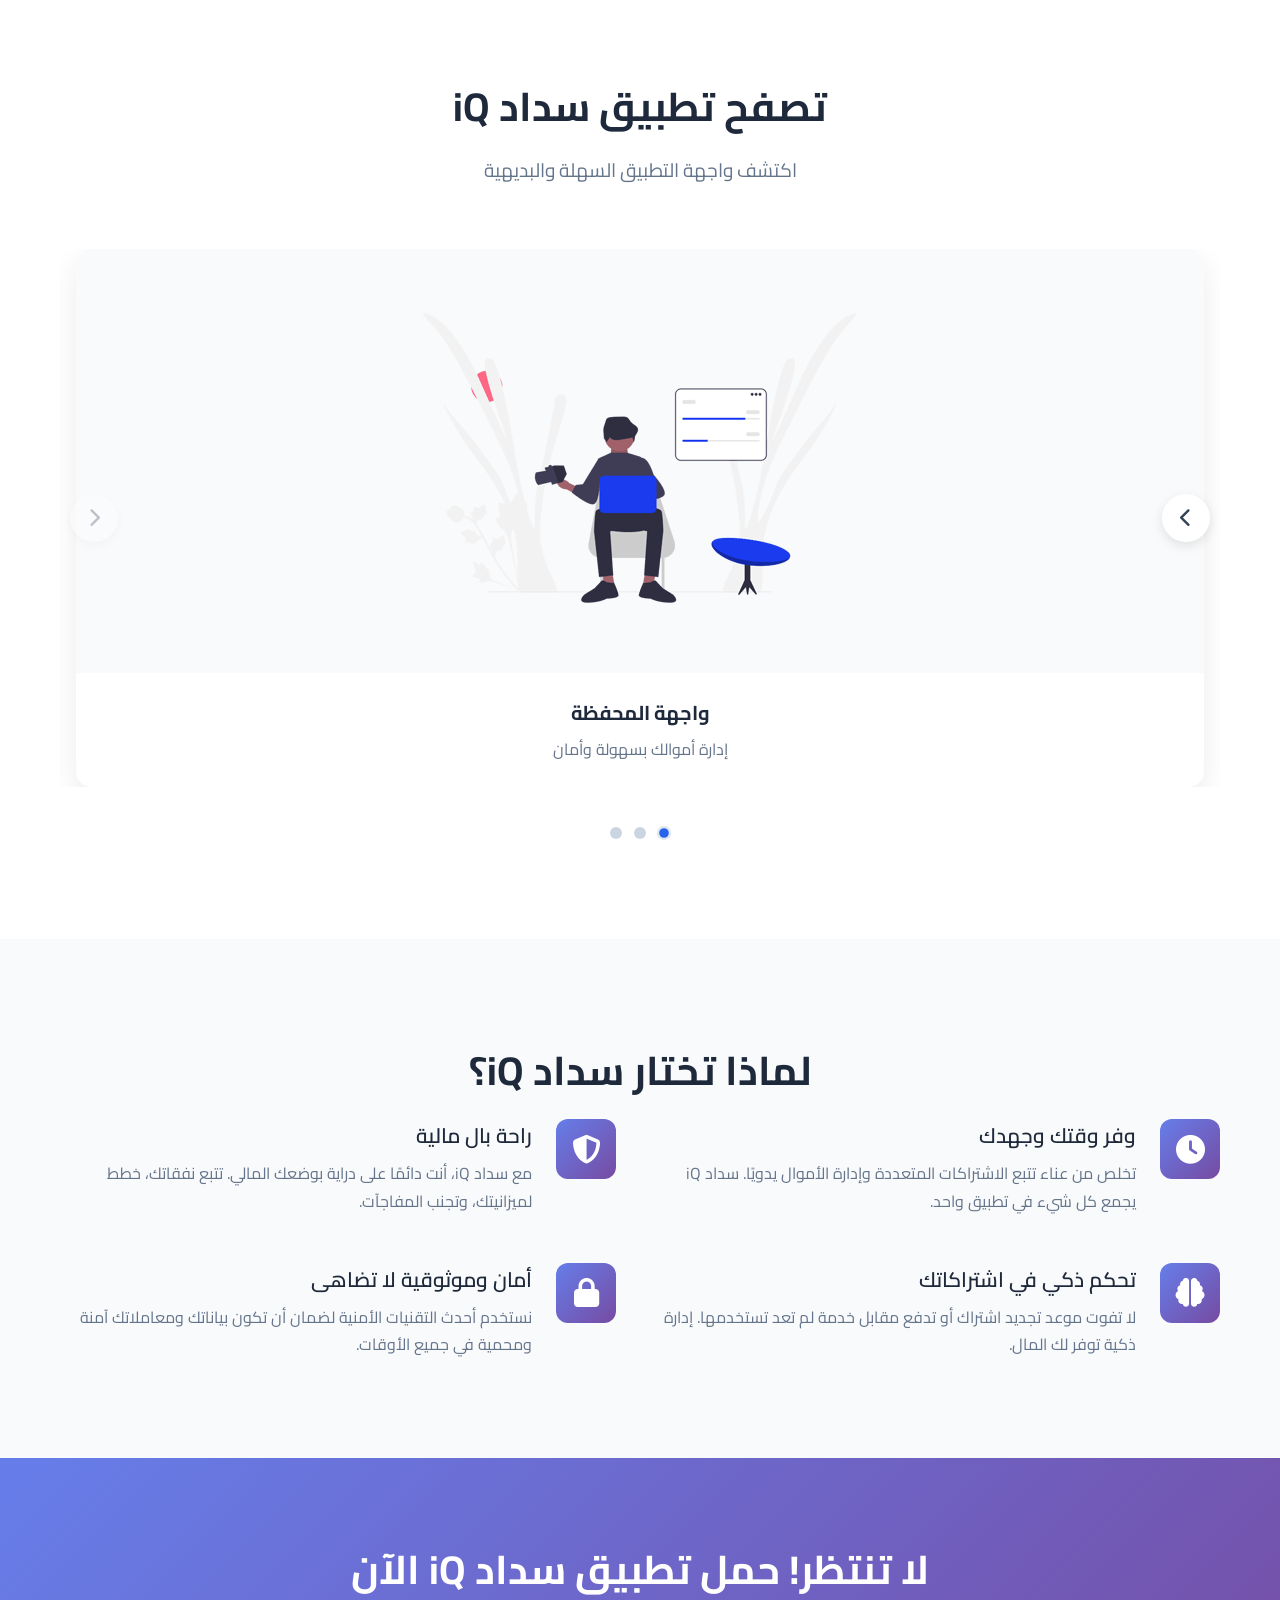
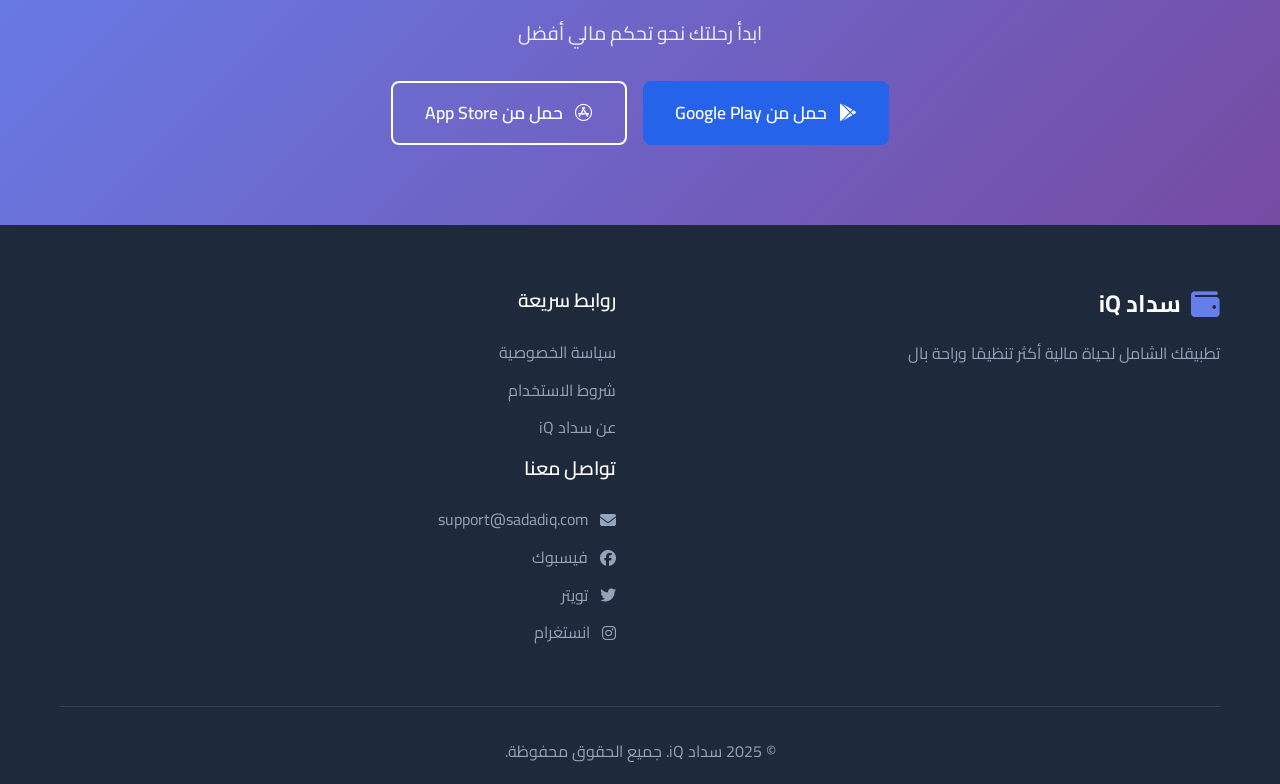
==== commit 9a4e285c: "النسخة الأولية للمشروع مع تحديث رابط APK" ====
--- a/sadadiq-landing/index.html
+++ b/sadadiq-landing/index.html
@@ -64,9 +64,9 @@
                             <i class="fab fa-app-store"></i>
                             حمل من App Store
                         </a>
-                        <a href="apk/Sadad iQ.apk" class="btn btn-primary" download>
+                        <a href="apk/Sadadiq v2.apk" class="btn btn-primary" download>
                             <i class="fas fa-download"></i>
-                            حمل التطبيق مباشرة
+                            حمل الإصدار الجديد مباشرة
                         </a>
                     </div>
                 </div>
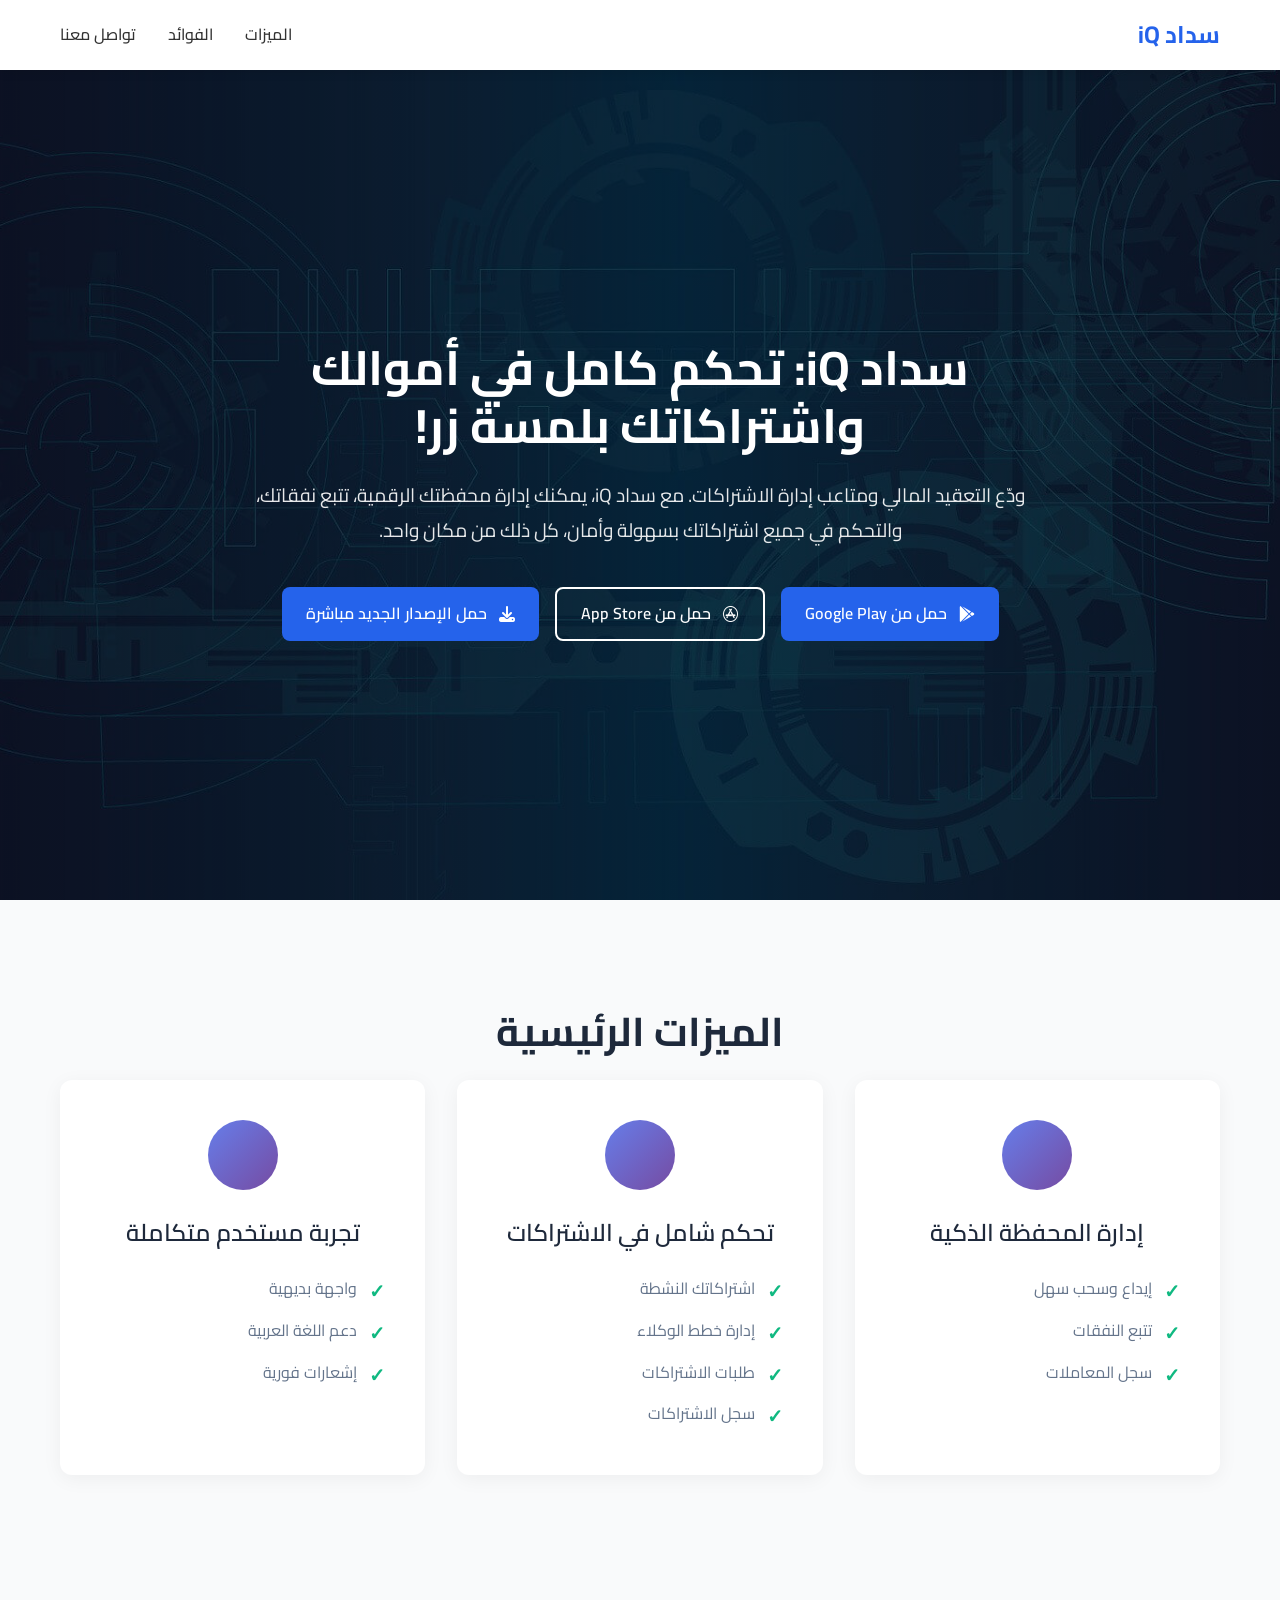
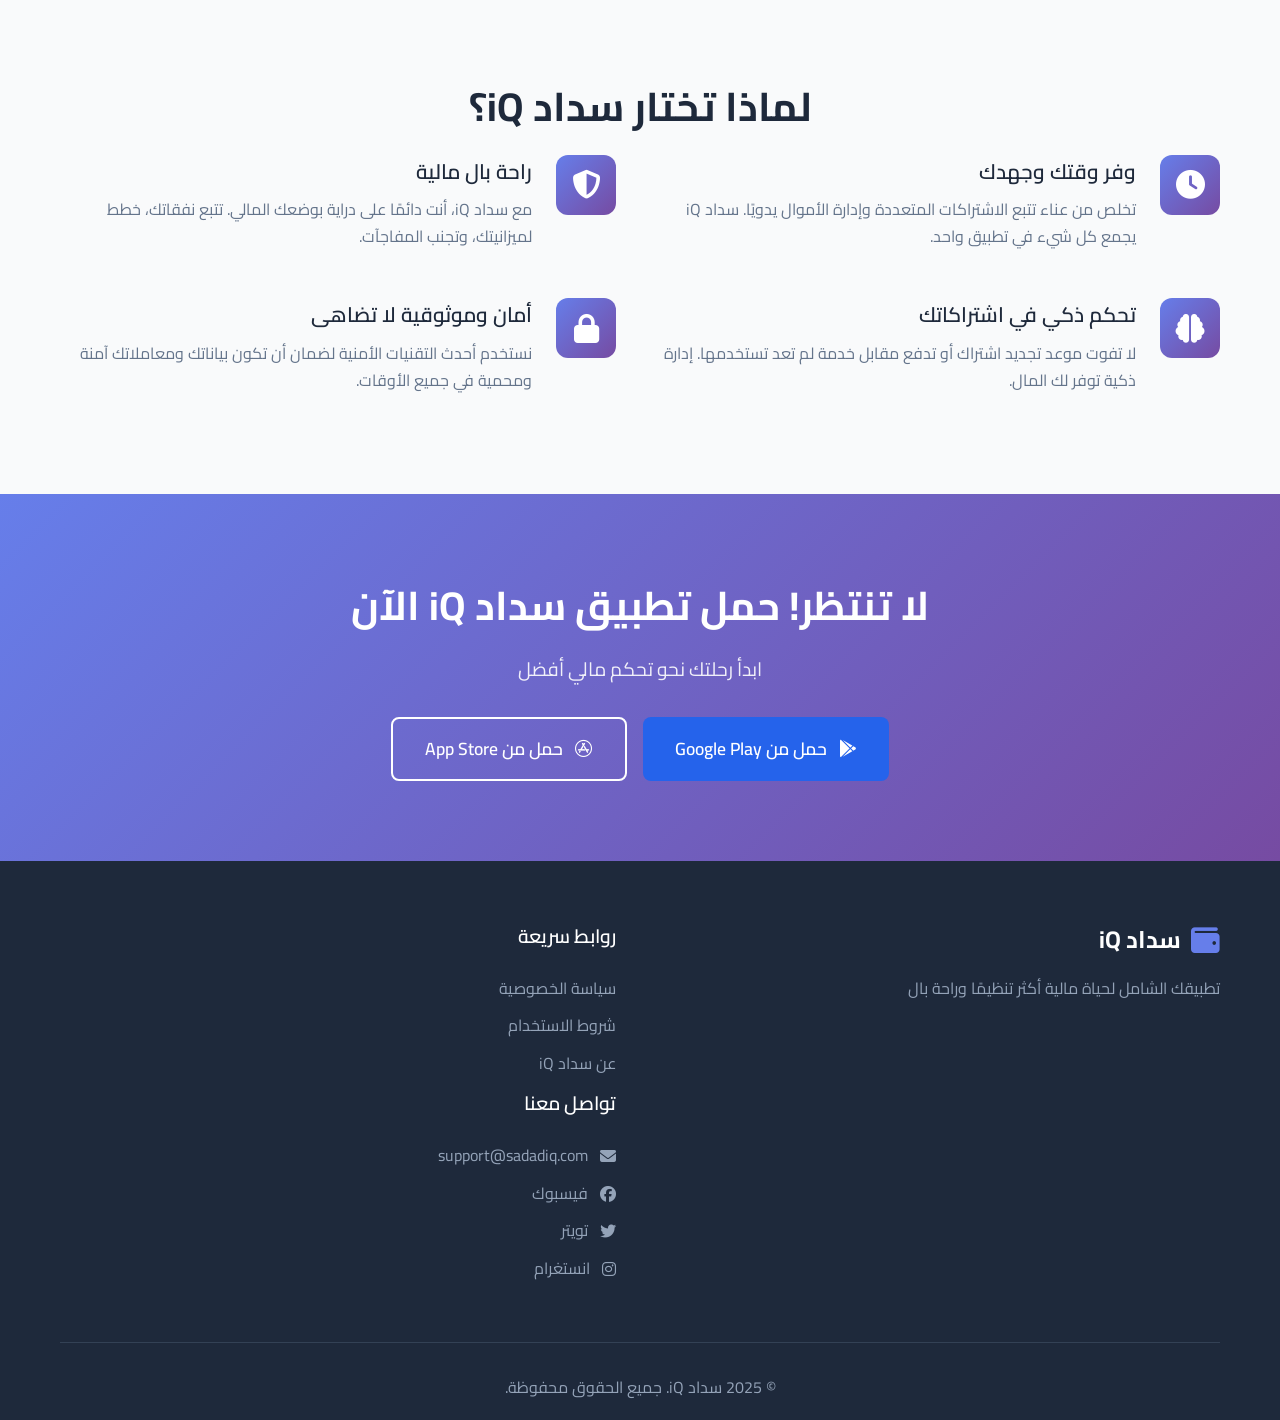
==== commit 01b6f79b: "للل" ====
--- a/sadadiq-landing/index.html
+++ b/sadadiq-landing/index.html
@@ -33,7 +33,6 @@
         <nav class="nav">
             <div class="container">
                 <div class="nav-brand">
-                    <img src="./assets/sadadiq_logo.PNG" alt="سداد iQ" class="logo">
                     <span>سداد iQ</span>
                 </div>
                 <div class="nav-links">
@@ -82,7 +81,6 @@
             <div class="features-grid">
                 <div class="feature-card">
                     <div class="feature-icon">
-                        <img src="assets/img/features-1.svg" alt="إدارة المحفظة" class="feature-svg">
                     </div>
                     <h3>إدارة المحفظة الذكية</h3>
                     <ul>
@@ -94,7 +92,6 @@
                 
                 <div class="feature-card">
                     <div class="feature-icon">
-                        <img src="assets/img/features-2.svg" alt="إدارة الاشتراكات" class="feature-svg">
                     </div>
                     <h3>تحكم شامل في الاشتراكات</h3>
                     <ul>
@@ -107,7 +104,6 @@
                 
                 <div class="feature-card">
                     <div class="feature-icon">
-                        <img src="assets/img/features-3.svg" alt="تجربة مستخدم" class="feature-svg">
                     </div>
                     <h3>تجربة مستخدم متكاملة</h3>
                     <ul>
@@ -116,66 +112,6 @@
                         <li>إشعارات فورية</li>
                     </ul>
                 </div>
-            </div>
-        </div>
-    </section>
-
-    <!-- App Gallery Section -->
-    <section class="gallery-section">
-        <div class="container">
-            <div class="section-header">
-                <h2 class="section-title">تصفح تطبيق سداد iQ</h2>
-                <p class="section-subtitle">اكتشف واجهة التطبيق السهلة والبديهية</p>
-            </div>
-            
-            <div class="gallery-container">
-                <div class="gallery-track">
-                    <div class="gallery-slide">
-                        <div class="gallery-card">
-                            <div class="card-img">
-                                <img src="assets/img/cards-2.png" alt="واجهة المحفظة">
-                            </div>
-                            <div class="card-overlay">
-                                <h3>واجهة المحفظة</h3>
-                                <p>إدارة أموالك بسهولة وأمان</p>
-                            </div>
-                        </div>
-                    </div>
-                    <div class="gallery-slide">
-                        <div class="gallery-card">
-                            <div class="card-img">
-                                <img src="assets/img/cards-4.png" alt="إدارة الاشتراكات">
-                            </div>
-                            <div class="card-overlay">
-                                <h3>إدارة الاشتراكات</h3>
-                                <p>تتبع ودفع اشتراكاتك من مكان واحد</p>
-                            </div>
-                        </div>
-                    </div>
-                    <div class="gallery-slide">
-                        <div class="gallery-card">
-                            <div class="card-img">
-                                <img src="assets/img/cards-6.png" alt="المعاملات">
-                            </div>
-                            <div class="card-overlay">
-                                <h3>سجل المعاملات</h3>
-                                <p>تتبع معاملاتك المالية بكل سهولة</p>
-                            </div>
-                        </div>
-                    </div>
-                </div>
-                <button class="gallery-nav prev" aria-label="السابق">
-                    <i class="fas fa-chevron-right"></i>
-                </button>
-                <button class="gallery-nav next" aria-label="التالي">
-                    <i class="fas fa-chevron-left"></i>
-                </button>
-            </div>
-            
-            <div class="gallery-dots">
-                <button class="dot active" aria-label="الشريحة 1"></button>
-                <button class="dot" aria-label="الشريحة 2"></button>
-                <button class="dot" aria-label="الشريحة 3"></button>
             </div>
         </div>
     </section>
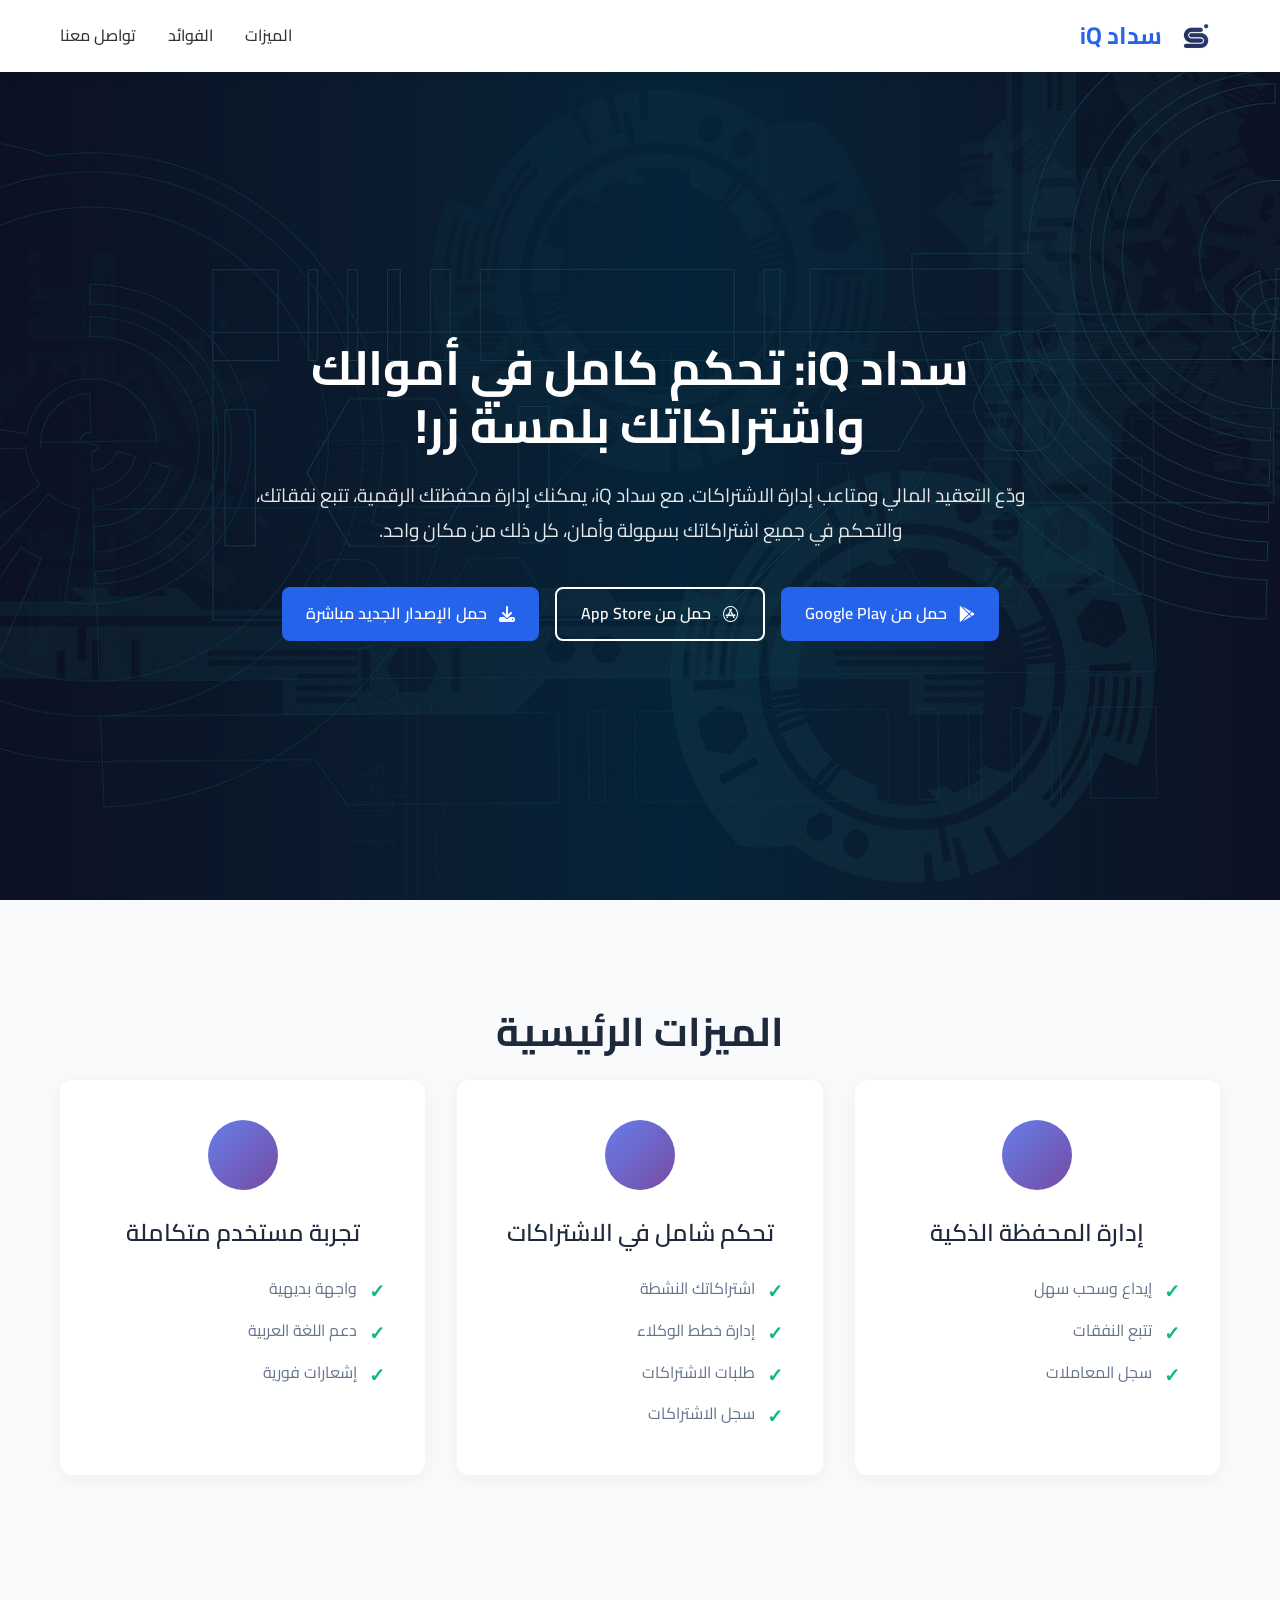
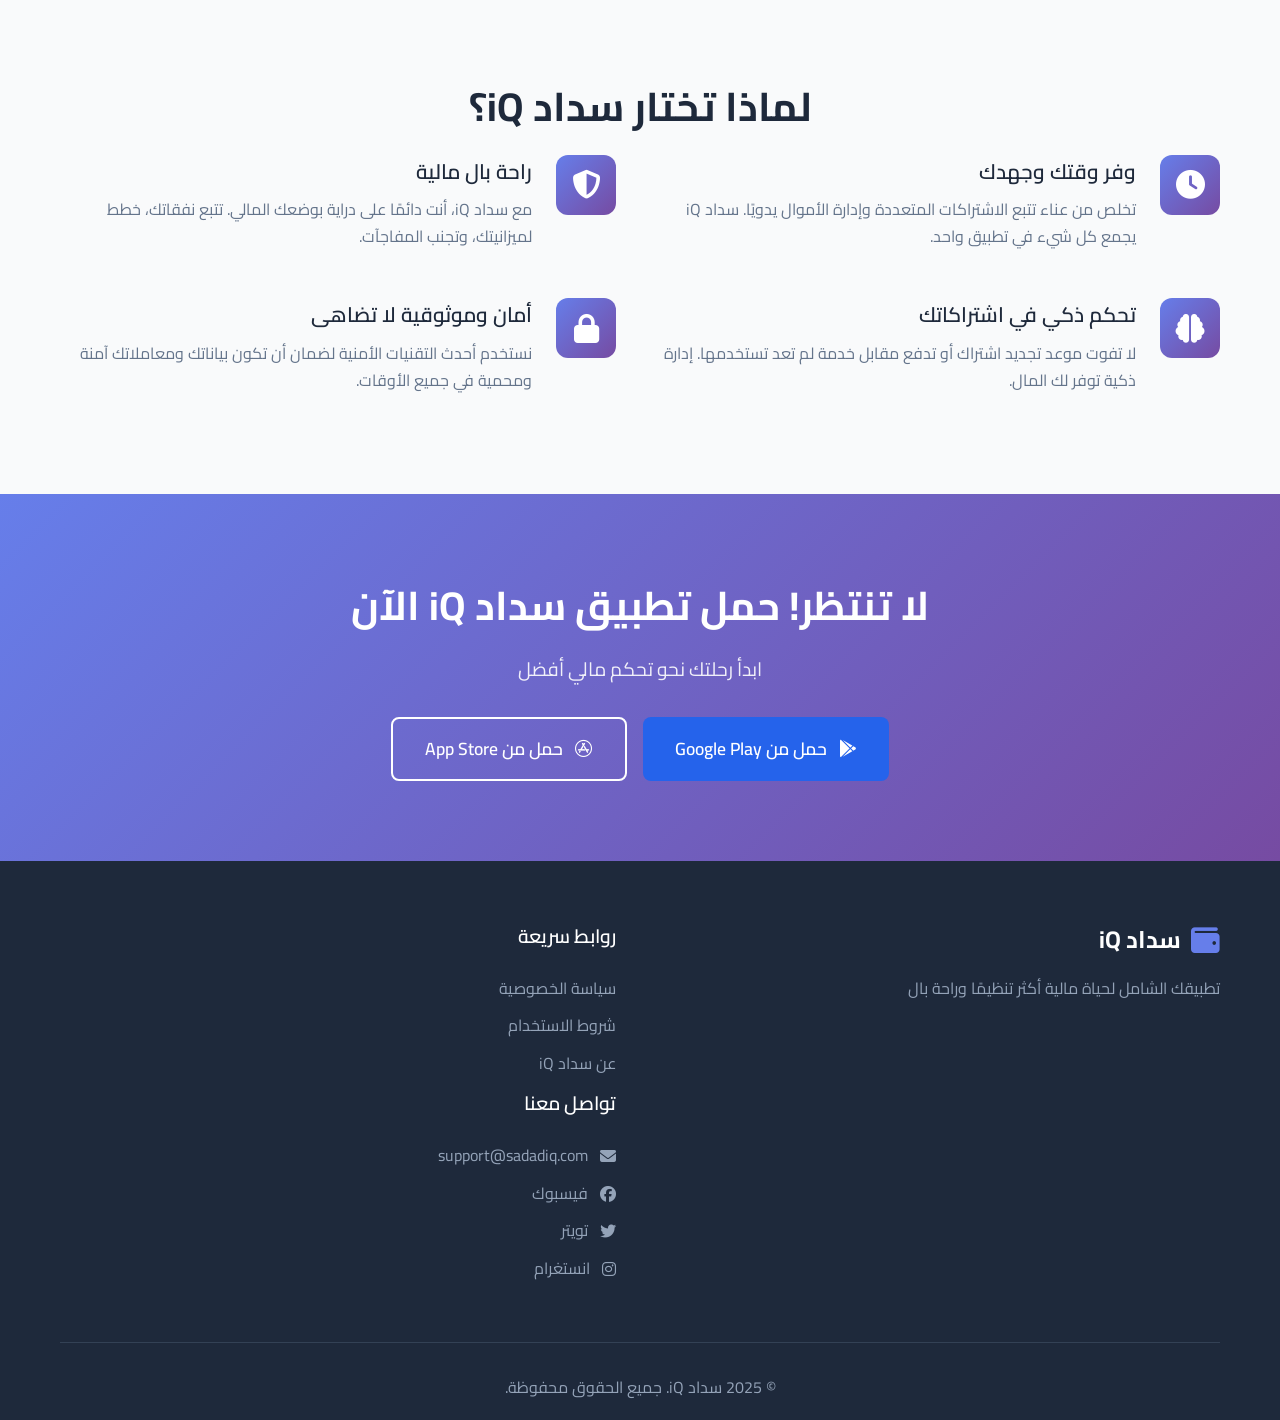
==== commit e2bc2ace: "Update project files" ====
--- a/sadadiq-landing/index.html
+++ b/sadadiq-landing/index.html
@@ -33,6 +33,7 @@
         <nav class="nav">
             <div class="container">
                 <div class="nav-brand">
+                    <img src="assets/sadadiq_logo.PNG" alt="سداد iQ" class="logo">
                     <span>سداد iQ</span>
                 </div>
                 <div class="nav-links">
@@ -63,7 +64,7 @@
                             <i class="fab fa-app-store"></i>
                             حمل من App Store
                         </a>
-                        <a href="apk/Sadadiq v2.apk" class="btn btn-primary" download>
+                                                <a href="apk/sadadiQ_v3.apk" class="btn btn-primary" download>
                             <i class="fas fa-download"></i>
                             حمل الإصدار الجديد مباشرة
                         </a>
--- a/sadadiq-landing/styles.css
+++ b/sadadiq-landing/styles.css
@@ -48,16 +48,19 @@
 .nav-brand {
     display: flex;
     align-items: center;
+    gap: 10px;
+}
+
+.nav-brand span {
     font-size: 1.5rem;
     font-weight: 700;
     color: #2563eb;
-    text-decoration: none;
 }
 
 .nav-brand .logo {
     height: 40px;
     width: auto;
-    margin-left: 10px;
+    object-fit: contain;
 }
 
 .nav-links {
